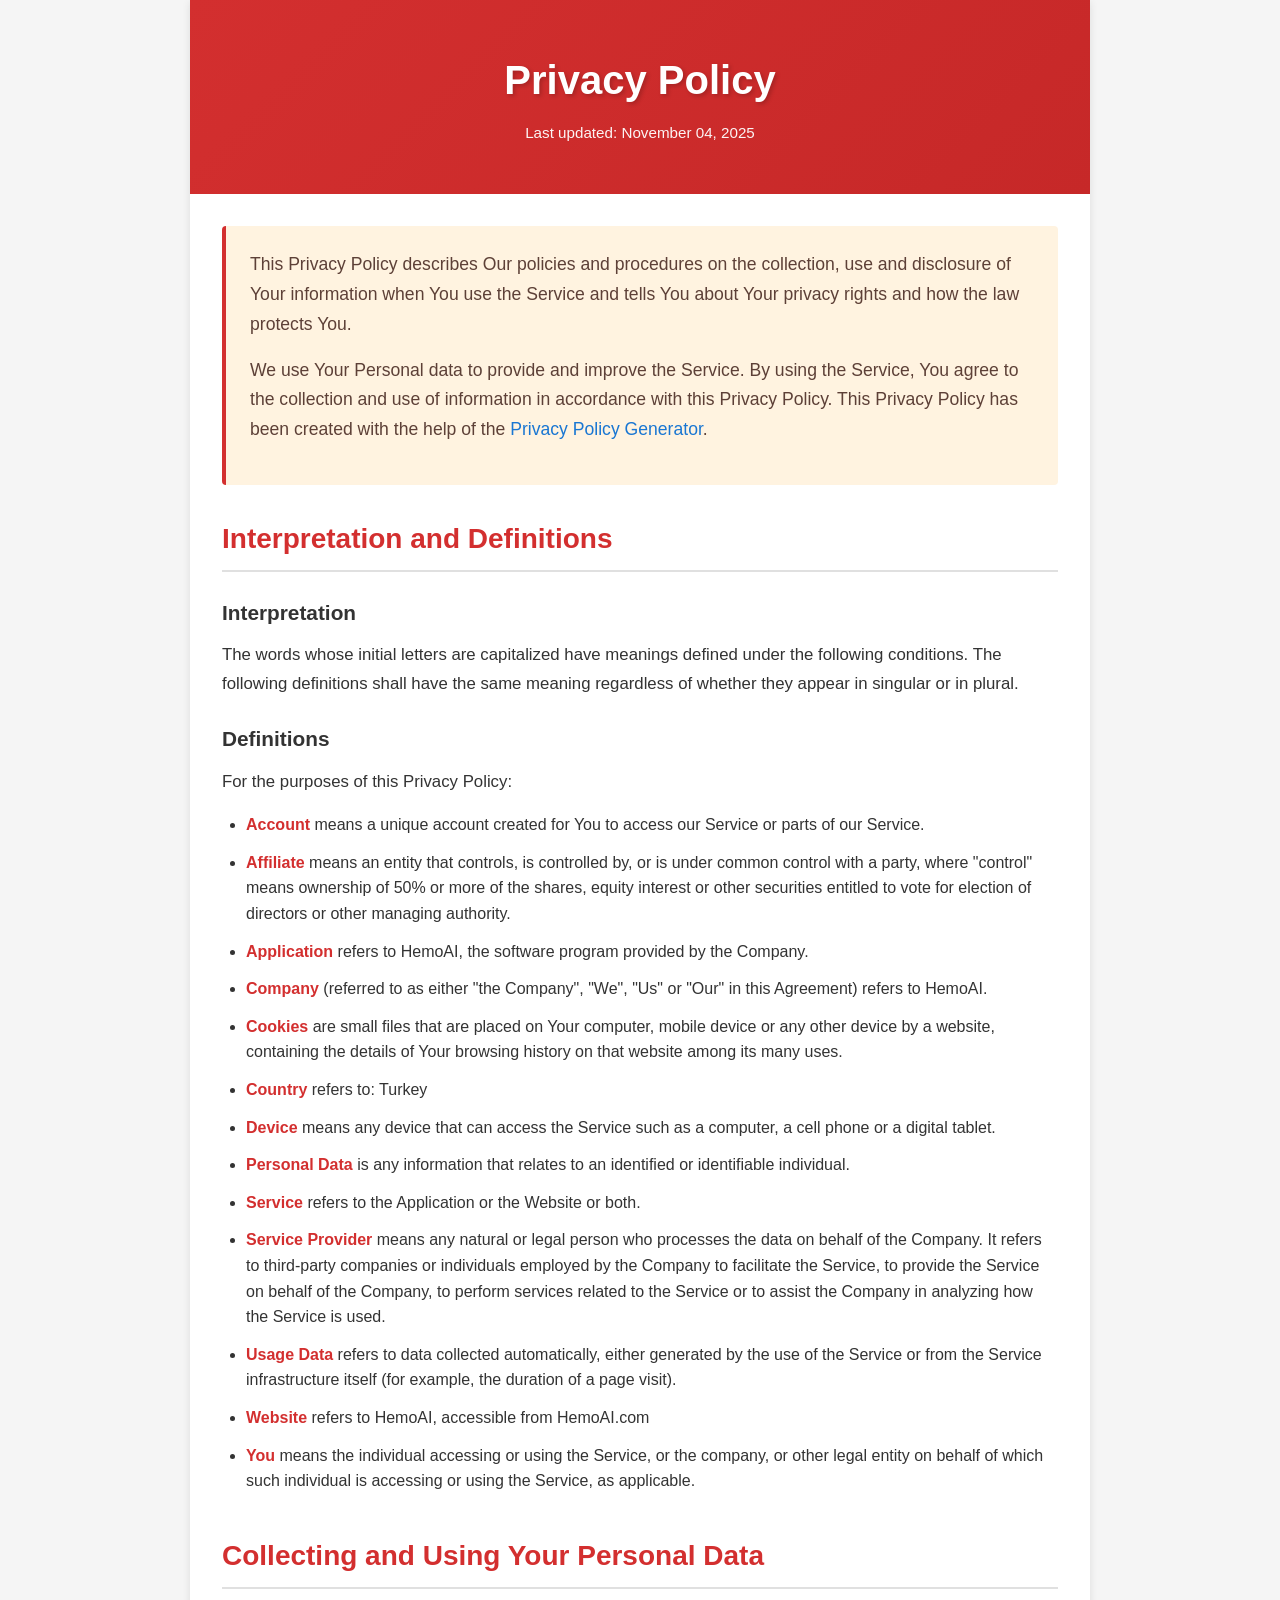
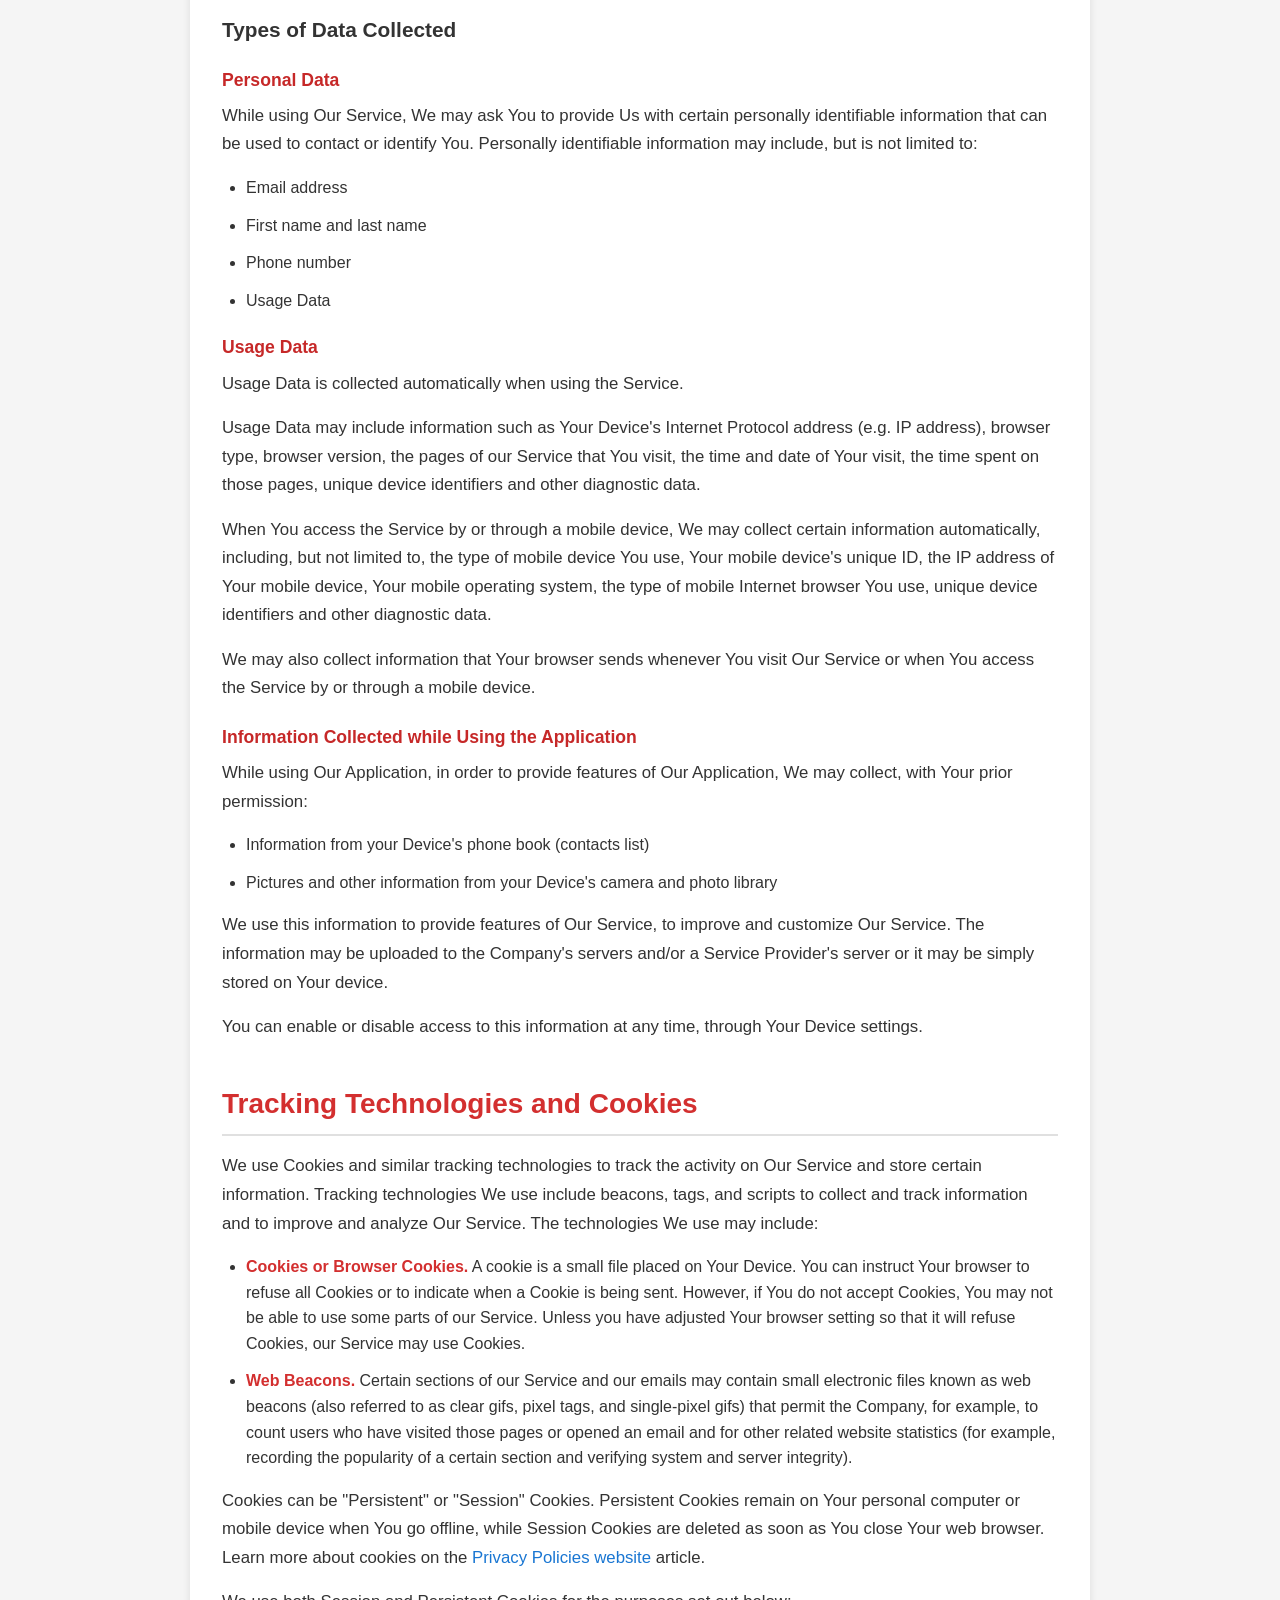
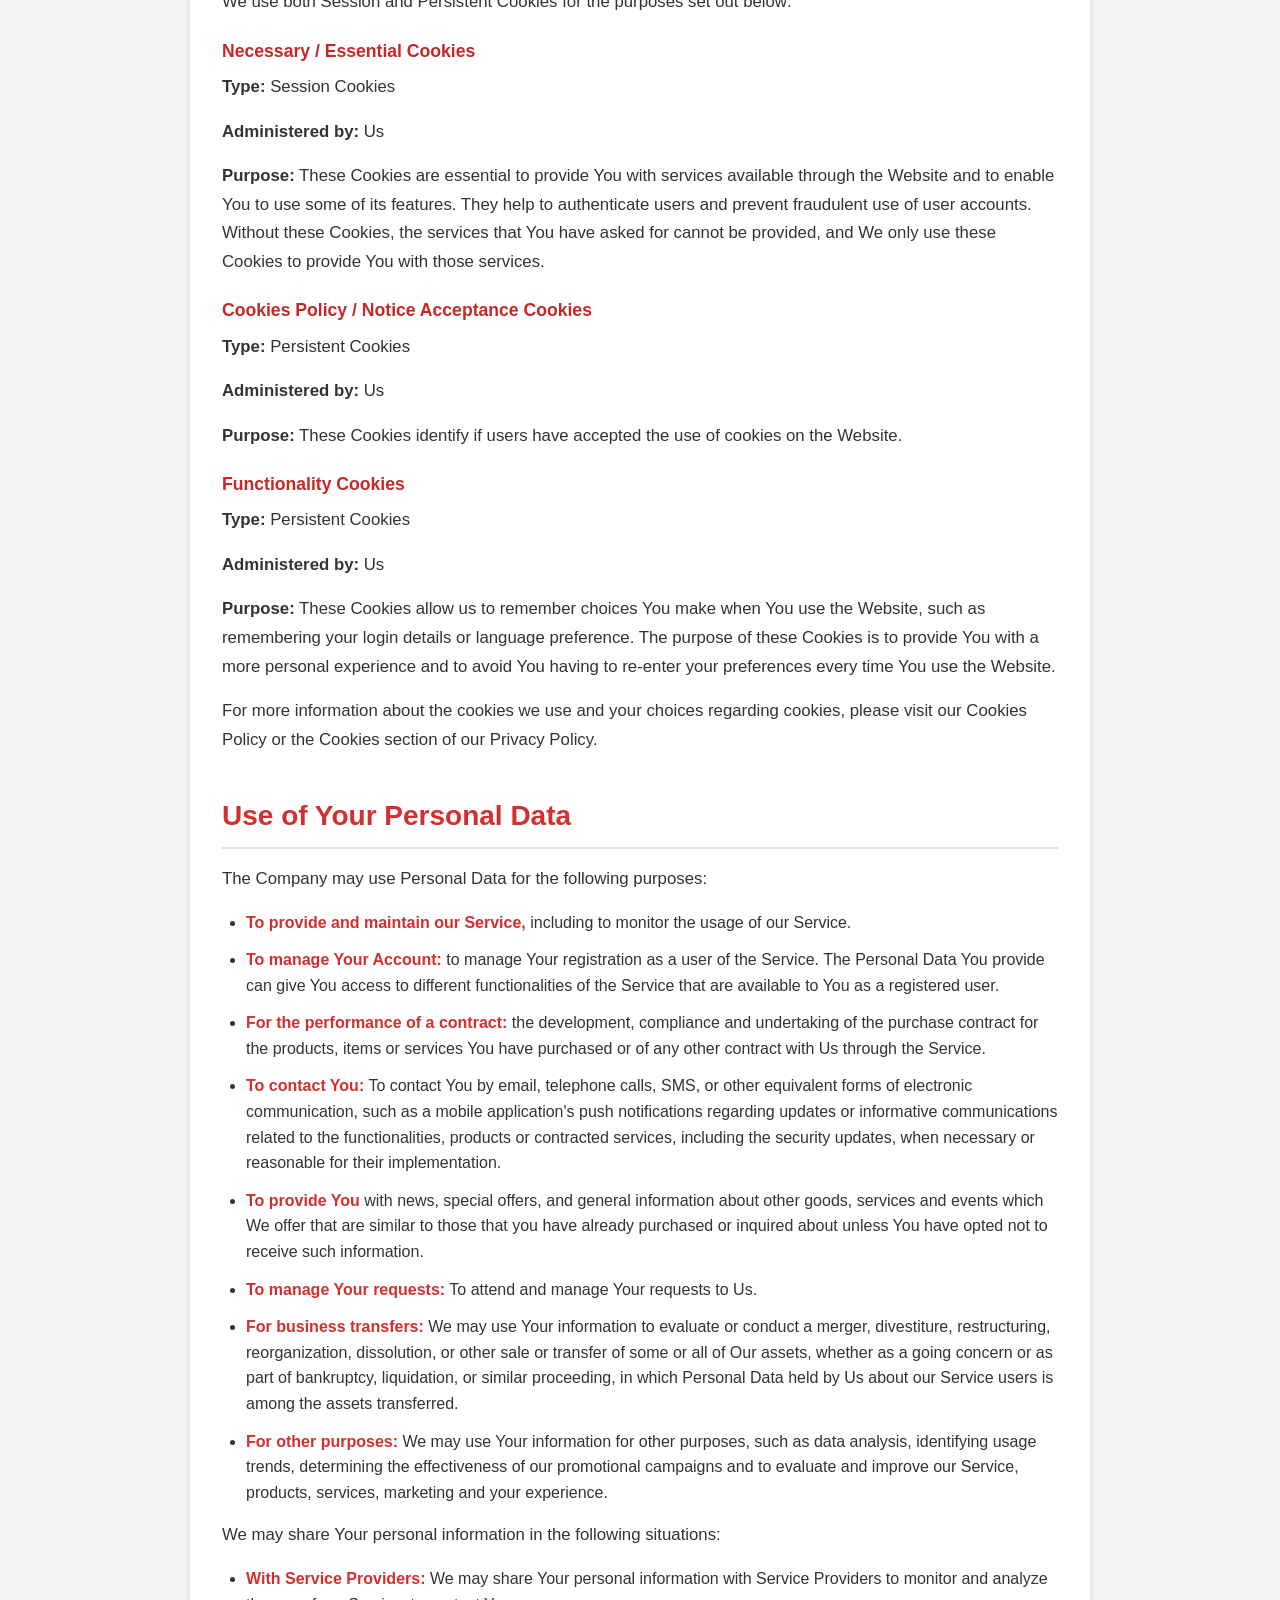
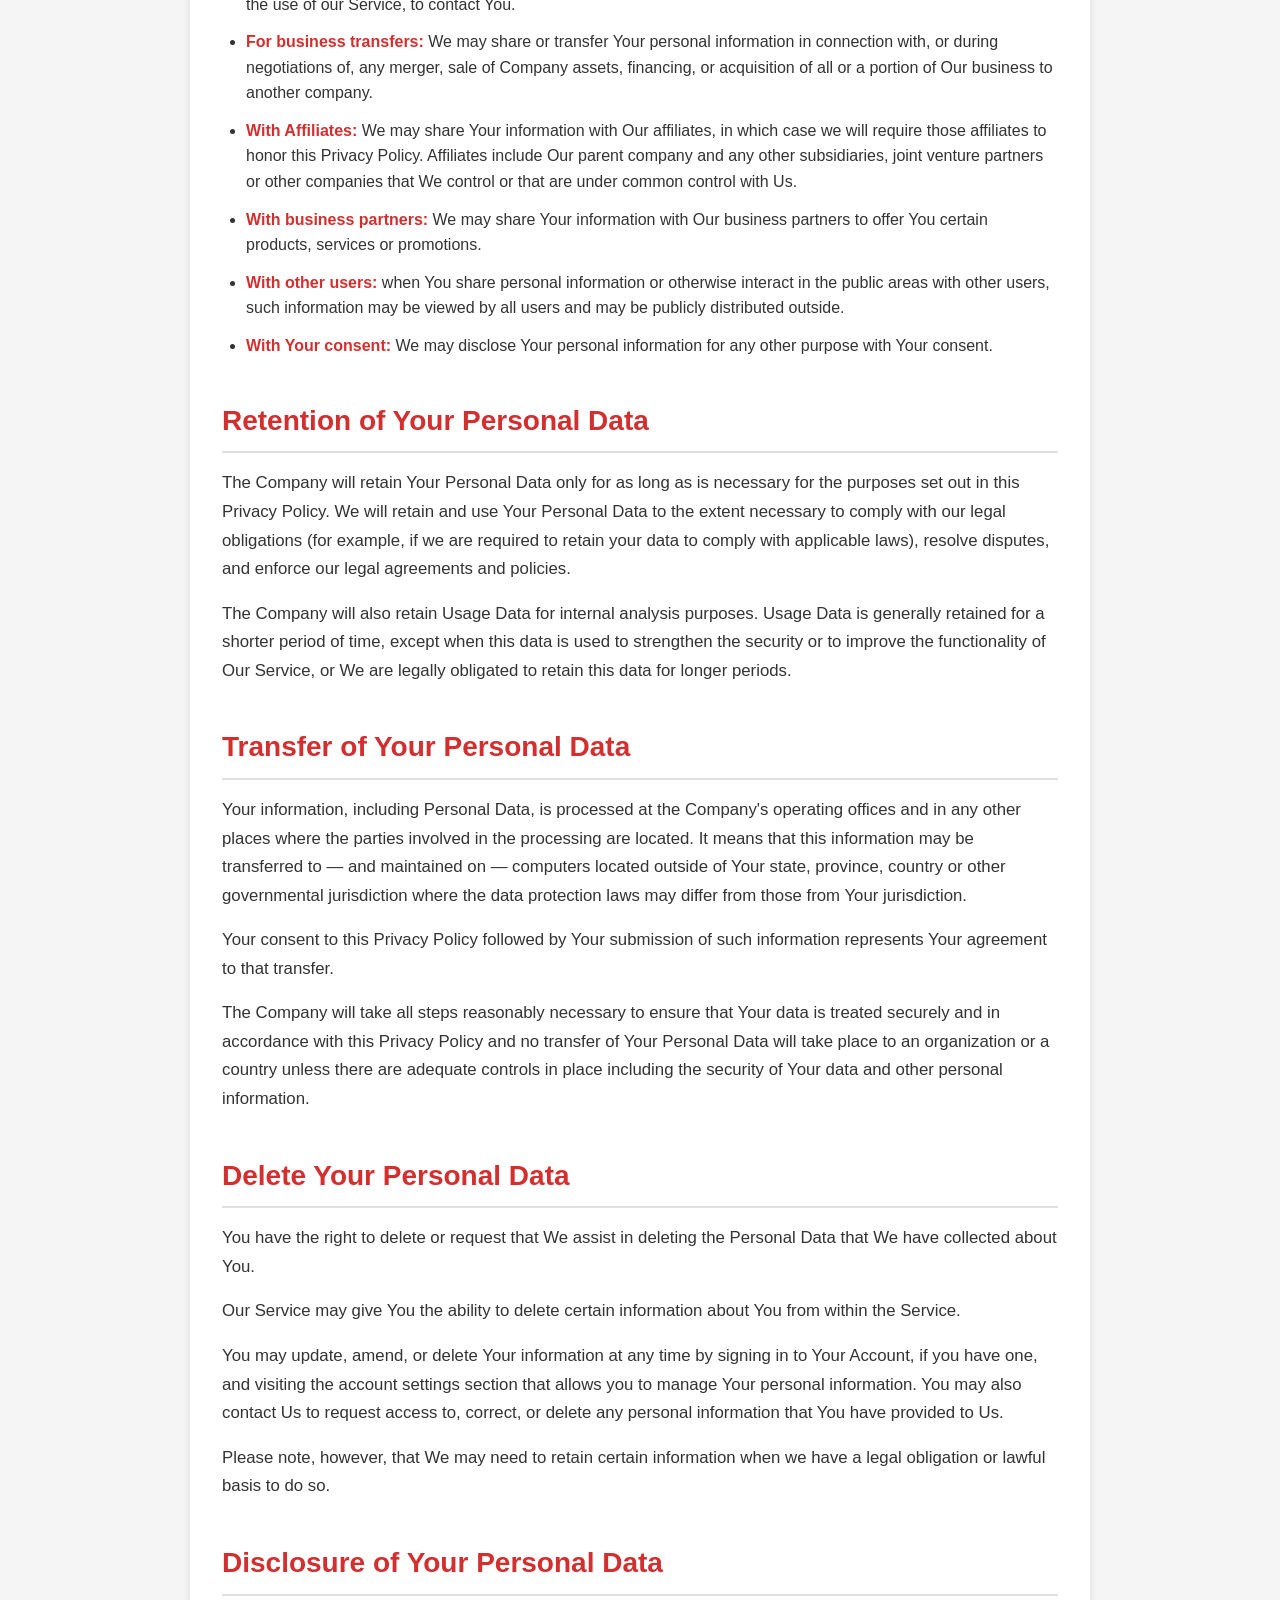
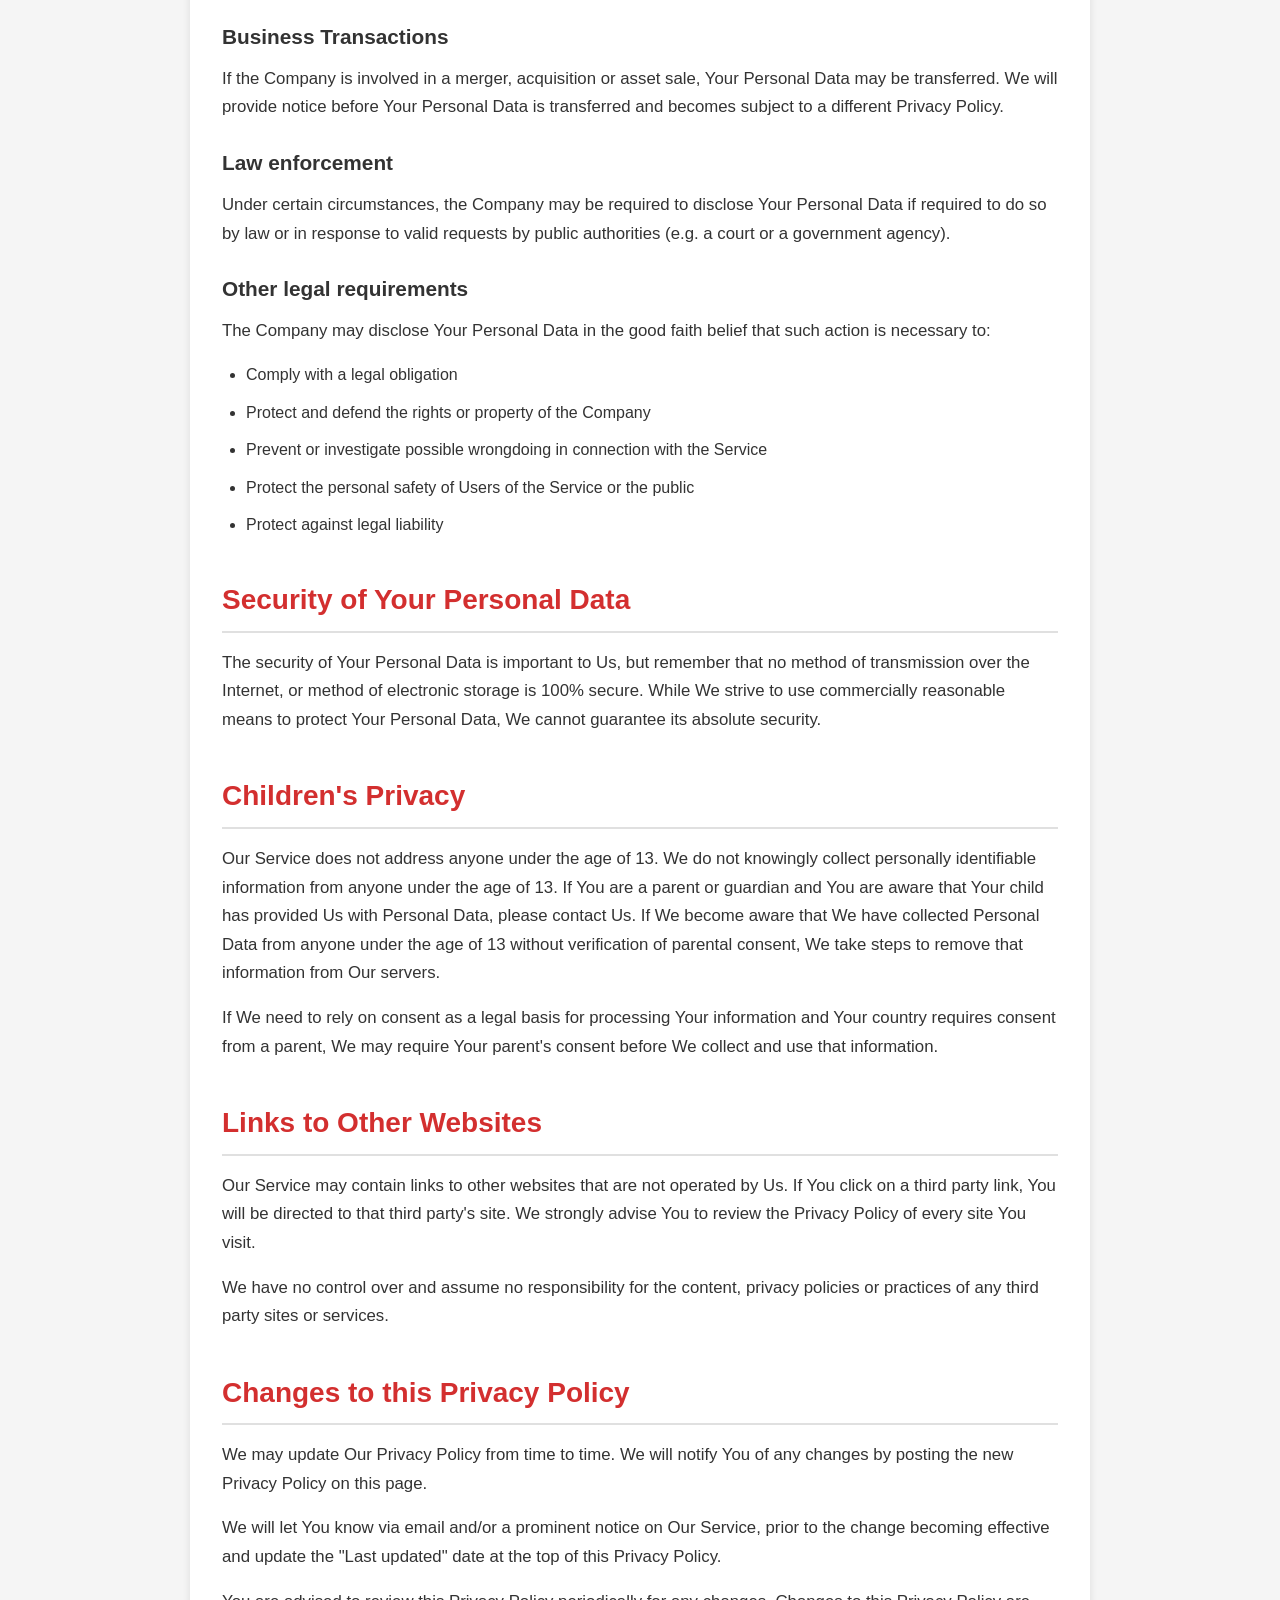
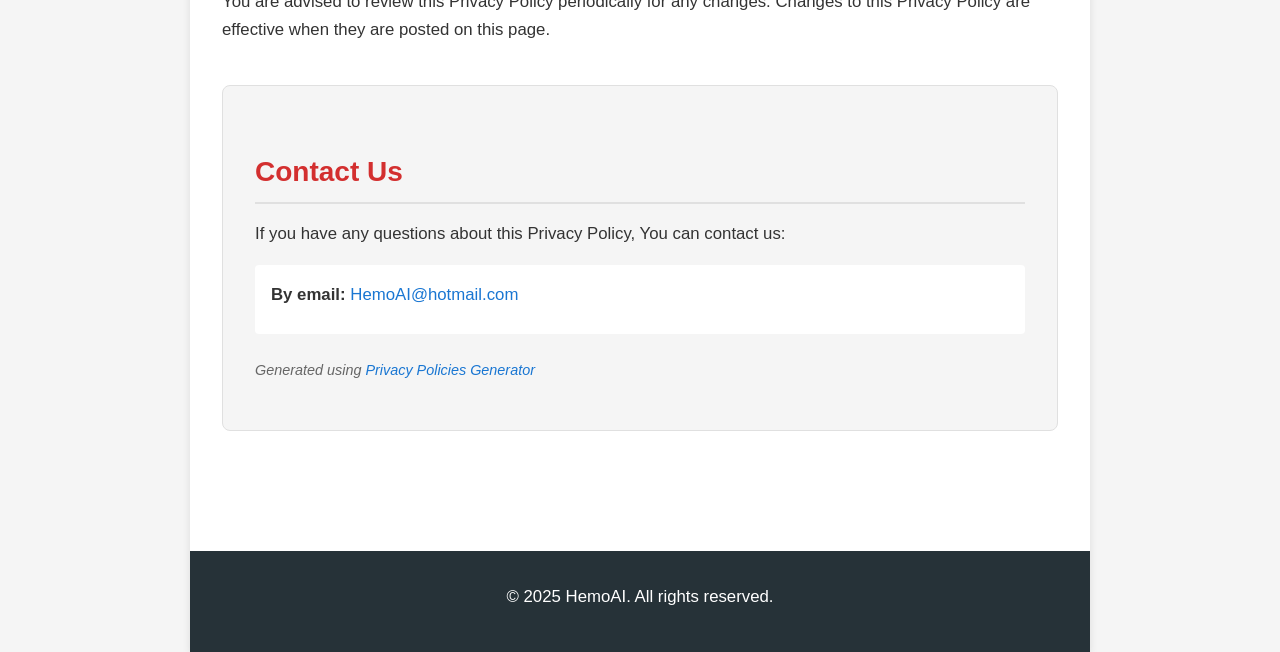
==== index.html @ 465febbf "Add HemoAI Privacy Policy website with complete content Co-authored-by: meloshemo <233750359+meloshe" ====
<!DOCTYPE html>
<html lang="en">
<head>
    <meta charset="UTF-8">
    <meta name="viewport" content="width=device-width, initial-scale=1.0">
    <meta name="description" content="HemoAI Privacy Policy - Learn about how we collect, use and protect your personal information.">
    <title>HemoAI - Privacy Policy</title>
    <link rel="stylesheet" href="style.css">
</head>
<body>
    <div class="container">
        <header>
            <h1>Privacy Policy</h1>
            <p class="last-updated">Last updated: November 04, 2025</p>
        </header>

        <main>
            <section class="intro">
                <p>This Privacy Policy describes Our policies and procedures on the collection, use and disclosure of Your information when You use the Service and tells You about Your privacy rights and how the law protects You.</p>
                <p>We use Your Personal data to provide and improve the Service. By using the Service, You agree to the collection and use of information in accordance with this Privacy Policy. This Privacy Policy has been created with the help of the <a href="https://www.privacypolicies.com/privacy-policy-generator/" target="_blank">Privacy Policy Generator</a>.</p>
            </section>

            <section>
                <h2>Interpretation and Definitions</h2>
                <h3>Interpretation</h3>
                <p>The words whose initial letters are capitalized have meanings defined under the following conditions. The following definitions shall have the same meaning regardless of whether they appear in singular or in plural.</p>
                
                <h3>Definitions</h3>
                <p>For the purposes of this Privacy Policy:</p>
                <ul>
                    <li><strong>Account</strong> means a unique account created for You to access our Service or parts of our Service.</li>
                    <li><strong>Affiliate</strong> means an entity that controls, is controlled by, or is under common control with a party, where "control" means ownership of 50% or more of the shares, equity interest or other securities entitled to vote for election of directors or other managing authority.</li>
                    <li><strong>Application</strong> refers to HemoAI, the software program provided by the Company.</li>
                    <li><strong>Company</strong> (referred to as either "the Company", "We", "Us" or "Our" in this Agreement) refers to HemoAI.</li>
                    <li><strong>Cookies</strong> are small files that are placed on Your computer, mobile device or any other device by a website, containing the details of Your browsing history on that website among its many uses.</li>
                    <li><strong>Country</strong> refers to: Turkey</li>
                    <li><strong>Device</strong> means any device that can access the Service such as a computer, a cell phone or a digital tablet.</li>
                    <li><strong>Personal Data</strong> is any information that relates to an identified or identifiable individual.</li>
                    <li><strong>Service</strong> refers to the Application or the Website or both.</li>
                    <li><strong>Service Provider</strong> means any natural or legal person who processes the data on behalf of the Company. It refers to third-party companies or individuals employed by the Company to facilitate the Service, to provide the Service on behalf of the Company, to perform services related to the Service or to assist the Company in analyzing how the Service is used.</li>
                    <li><strong>Usage Data</strong> refers to data collected automatically, either generated by the use of the Service or from the Service infrastructure itself (for example, the duration of a page visit).</li>
                    <li><strong>Website</strong> refers to HemoAI, accessible from HemoAI.com</li>
                    <li><strong>You</strong> means the individual accessing or using the Service, or the company, or other legal entity on behalf of which such individual is accessing or using the Service, as applicable.</li>
                </ul>
            </section>

            <section>
                <h2>Collecting and Using Your Personal Data</h2>
                <h3>Types of Data Collected</h3>
                
                <h4>Personal Data</h4>
                <p>While using Our Service, We may ask You to provide Us with certain personally identifiable information that can be used to contact or identify You. Personally identifiable information may include, but is not limited to:</p>
                <ul>
                    <li>Email address</li>
                    <li>First name and last name</li>
                    <li>Phone number</li>
                    <li>Usage Data</li>
                </ul>
                
                <h4>Usage Data</h4>
                <p>Usage Data is collected automatically when using the Service.</p>
                <p>Usage Data may include information such as Your Device's Internet Protocol address (e.g. IP address), browser type, browser version, the pages of our Service that You visit, the time and date of Your visit, the time spent on those pages, unique device identifiers and other diagnostic data.</p>
                <p>When You access the Service by or through a mobile device, We may collect certain information automatically, including, but not limited to, the type of mobile device You use, Your mobile device's unique ID, the IP address of Your mobile device, Your mobile operating system, the type of mobile Internet browser You use, unique device identifiers and other diagnostic data.</p>
                <p>We may also collect information that Your browser sends whenever You visit Our Service or when You access the Service by or through a mobile device.</p>
                
                <h4>Information Collected while Using the Application</h4>
                <p>While using Our Application, in order to provide features of Our Application, We may collect, with Your prior permission:</p>
                <ul>
                    <li>Information from your Device's phone book (contacts list)</li>
                    <li>Pictures and other information from your Device's camera and photo library</li>
                </ul>
                <p>We use this information to provide features of Our Service, to improve and customize Our Service. The information may be uploaded to the Company's servers and/or a Service Provider's server or it may be simply stored on Your device.</p>
                <p>You can enable or disable access to this information at any time, through Your Device settings.</p>
            </section>

            <section>
                <h2>Tracking Technologies and Cookies</h2>
                <p>We use Cookies and similar tracking technologies to track the activity on Our Service and store certain information. Tracking technologies We use include beacons, tags, and scripts to collect and track information and to improve and analyze Our Service. The technologies We use may include:</p>
                <ul>
                    <li><strong>Cookies or Browser Cookies.</strong> A cookie is a small file placed on Your Device. You can instruct Your browser to refuse all Cookies or to indicate when a Cookie is being sent. However, if You do not accept Cookies, You may not be able to use some parts of our Service. Unless you have adjusted Your browser setting so that it will refuse Cookies, our Service may use Cookies.</li>
                    <li><strong>Web Beacons.</strong> Certain sections of our Service and our emails may contain small electronic files known as web beacons (also referred to as clear gifs, pixel tags, and single-pixel gifs) that permit the Company, for example, to count users who have visited those pages or opened an email and for other related website statistics (for example, recording the popularity of a certain section and verifying system and server integrity).</li>
                </ul>
                <p>Cookies can be "Persistent" or "Session" Cookies. Persistent Cookies remain on Your personal computer or mobile device when You go offline, while Session Cookies are deleted as soon as You close Your web browser. Learn more about cookies on the <a href="https://www.privacypolicies.com/blog/privacy-policy-template/#Use_Of_Cookies_Log_Files_And_Tracking" target="_blank">Privacy Policies website</a> article.</p>
                <p>We use both Session and Persistent Cookies for the purposes set out below:</p>
                
                <h4>Necessary / Essential Cookies</h4>
                <p><strong>Type:</strong> Session Cookies</p>
                <p><strong>Administered by:</strong> Us</p>
                <p><strong>Purpose:</strong> These Cookies are essential to provide You with services available through the Website and to enable You to use some of its features. They help to authenticate users and prevent fraudulent use of user accounts. Without these Cookies, the services that You have asked for cannot be provided, and We only use these Cookies to provide You with those services.</p>
                
                <h4>Cookies Policy / Notice Acceptance Cookies</h4>
                <p><strong>Type:</strong> Persistent Cookies</p>
                <p><strong>Administered by:</strong> Us</p>
                <p><strong>Purpose:</strong> These Cookies identify if users have accepted the use of cookies on the Website.</p>
                
                <h4>Functionality Cookies</h4>
                <p><strong>Type:</strong> Persistent Cookies</p>
                <p><strong>Administered by:</strong> Us</p>
                <p><strong>Purpose:</strong> These Cookies allow us to remember choices You make when You use the Website, such as remembering your login details or language preference. The purpose of these Cookies is to provide You with a more personal experience and to avoid You having to re-enter your preferences every time You use the Website.</p>
                
                <p>For more information about the cookies we use and your choices regarding cookies, please visit our Cookies Policy or the Cookies section of our Privacy Policy.</p>
            </section>

            <section>
                <h2>Use of Your Personal Data</h2>
                <p>The Company may use Personal Data for the following purposes:</p>
                <ul>
                    <li><strong>To provide and maintain our Service,</strong> including to monitor the usage of our Service.</li>
                    <li><strong>To manage Your Account:</strong> to manage Your registration as a user of the Service. The Personal Data You provide can give You access to different functionalities of the Service that are available to You as a registered user.</li>
                    <li><strong>For the performance of a contract:</strong> the development, compliance and undertaking of the purchase contract for the products, items or services You have purchased or of any other contract with Us through the Service.</li>
                    <li><strong>To contact You:</strong> To contact You by email, telephone calls, SMS, or other equivalent forms of electronic communication, such as a mobile application's push notifications regarding updates or informative communications related to the functionalities, products or contracted services, including the security updates, when necessary or reasonable for their implementation.</li>
                    <li><strong>To provide You</strong> with news, special offers, and general information about other goods, services and events which We offer that are similar to those that you have already purchased or inquired about unless You have opted not to receive such information.</li>
                    <li><strong>To manage Your requests:</strong> To attend and manage Your requests to Us.</li>
                    <li><strong>For business transfers:</strong> We may use Your information to evaluate or conduct a merger, divestiture, restructuring, reorganization, dissolution, or other sale or transfer of some or all of Our assets, whether as a going concern or as part of bankruptcy, liquidation, or similar proceeding, in which Personal Data held by Us about our Service users is among the assets transferred.</li>
                    <li><strong>For other purposes:</strong> We may use Your information for other purposes, such as data analysis, identifying usage trends, determining the effectiveness of our promotional campaigns and to evaluate and improve our Service, products, services, marketing and your experience.</li>
                </ul>
                
                <p>We may share Your personal information in the following situations:</p>
                <ul>
                    <li><strong>With Service Providers:</strong> We may share Your personal information with Service Providers to monitor and analyze the use of our Service, to contact You.</li>
                    <li><strong>For business transfers:</strong> We may share or transfer Your personal information in connection with, or during negotiations of, any merger, sale of Company assets, financing, or acquisition of all or a portion of Our business to another company.</li>
                    <li><strong>With Affiliates:</strong> We may share Your information with Our affiliates, in which case we will require those affiliates to honor this Privacy Policy. Affiliates include Our parent company and any other subsidiaries, joint venture partners or other companies that We control or that are under common control with Us.</li>
                    <li><strong>With business partners:</strong> We may share Your information with Our business partners to offer You certain products, services or promotions.</li>
                    <li><strong>With other users:</strong> when You share personal information or otherwise interact in the public areas with other users, such information may be viewed by all users and may be publicly distributed outside.</li>
                    <li><strong>With Your consent:</strong> We may disclose Your personal information for any other purpose with Your consent.</li>
                </ul>
            </section>

            <section>
                <h2>Retention of Your Personal Data</h2>
                <p>The Company will retain Your Personal Data only for as long as is necessary for the purposes set out in this Privacy Policy. We will retain and use Your Personal Data to the extent necessary to comply with our legal obligations (for example, if we are required to retain your data to comply with applicable laws), resolve disputes, and enforce our legal agreements and policies.</p>
                <p>The Company will also retain Usage Data for internal analysis purposes. Usage Data is generally retained for a shorter period of time, except when this data is used to strengthen the security or to improve the functionality of Our Service, or We are legally obligated to retain this data for longer periods.</p>
            </section>

            <section>
                <h2>Transfer of Your Personal Data</h2>
                <p>Your information, including Personal Data, is processed at the Company's operating offices and in any other places where the parties involved in the processing are located. It means that this information may be transferred to — and maintained on — computers located outside of Your state, province, country or other governmental jurisdiction where the data protection laws may differ from those from Your jurisdiction.</p>
                <p>Your consent to this Privacy Policy followed by Your submission of such information represents Your agreement to that transfer.</p>
                <p>The Company will take all steps reasonably necessary to ensure that Your data is treated securely and in accordance with this Privacy Policy and no transfer of Your Personal Data will take place to an organization or a country unless there are adequate controls in place including the security of Your data and other personal information.</p>
            </section>

            <section>
                <h2>Delete Your Personal Data</h2>
                <p>You have the right to delete or request that We assist in deleting the Personal Data that We have collected about You.</p>
                <p>Our Service may give You the ability to delete certain information about You from within the Service.</p>
                <p>You may update, amend, or delete Your information at any time by signing in to Your Account, if you have one, and visiting the account settings section that allows you to manage Your personal information. You may also contact Us to request access to, correct, or delete any personal information that You have provided to Us.</p>
                <p>Please note, however, that We may need to retain certain information when we have a legal obligation or lawful basis to do so.</p>
            </section>

            <section>
                <h2>Disclosure of Your Personal Data</h2>
                <h3>Business Transactions</h3>
                <p>If the Company is involved in a merger, acquisition or asset sale, Your Personal Data may be transferred. We will provide notice before Your Personal Data is transferred and becomes subject to a different Privacy Policy.</p>
                
                <h3>Law enforcement</h3>
                <p>Under certain circumstances, the Company may be required to disclose Your Personal Data if required to do so by law or in response to valid requests by public authorities (e.g. a court or a government agency).</p>
                
                <h3>Other legal requirements</h3>
                <p>The Company may disclose Your Personal Data in the good faith belief that such action is necessary to:</p>
                <ul>
                    <li>Comply with a legal obligation</li>
                    <li>Protect and defend the rights or property of the Company</li>
                    <li>Prevent or investigate possible wrongdoing in connection with the Service</li>
                    <li>Protect the personal safety of Users of the Service or the public</li>
                    <li>Protect against legal liability</li>
                </ul>
            </section>

            <section>
                <h2>Security of Your Personal Data</h2>
                <p>The security of Your Personal Data is important to Us, but remember that no method of transmission over the Internet, or method of electronic storage is 100% secure. While We strive to use commercially reasonable means to protect Your Personal Data, We cannot guarantee its absolute security.</p>
            </section>

            <section>
                <h2>Children's Privacy</h2>
                <p>Our Service does not address anyone under the age of 13. We do not knowingly collect personally identifiable information from anyone under the age of 13. If You are a parent or guardian and You are aware that Your child has provided Us with Personal Data, please contact Us. If We become aware that We have collected Personal Data from anyone under the age of 13 without verification of parental consent, We take steps to remove that information from Our servers.</p>
                <p>If We need to rely on consent as a legal basis for processing Your information and Your country requires consent from a parent, We may require Your parent's consent before We collect and use that information.</p>
            </section>

            <section>
                <h2>Links to Other Websites</h2>
                <p>Our Service may contain links to other websites that are not operated by Us. If You click on a third party link, You will be directed to that third party's site. We strongly advise You to review the Privacy Policy of every site You visit.</p>
                <p>We have no control over and assume no responsibility for the content, privacy policies or practices of any third party sites or services.</p>
            </section>

            <section>
                <h2>Changes to this Privacy Policy</h2>
                <p>We may update Our Privacy Policy from time to time. We will notify You of any changes by posting the new Privacy Policy on this page.</p>
                <p>We will let You know via email and/or a prominent notice on Our Service, prior to the change becoming effective and update the "Last updated" date at the top of this Privacy Policy.</p>
                <p>You are advised to review this Privacy Policy periodically for any changes. Changes to this Privacy Policy are effective when they are posted on this page.</p>
            </section>

            <section class="contact">
                <h2>Contact Us</h2>
                <p>If you have any questions about this Privacy Policy, You can contact us:</p>
                <div class="contact-info">
                    <p><strong>By email:</strong> <a href="mailto:HemoAI@hotmail.com">HemoAI@hotmail.com</a></p>
                </div>
                <p class="generator-note">Generated using <a href="https://www.privacypolicies.com/privacy-policy-generator/" target="_blank">Privacy Policies Generator</a></p>
            </section>
        </main>

        <footer>
            <p>&copy; 2025 HemoAI. All rights reserved.</p>
        </footer>
    </div>
</body>
</html>
---- style.css ----
/* Reset and Base Styles */
* {
    margin: 0;
    padding: 0;
    box-sizing: border-box;
}

:root {
    --primary-color: #d32f2f;
    --secondary-color: #c62828;
    --text-color: #333;
    --light-bg: #f5f5f5;
    --white: #ffffff;
    --border-color: #e0e0e0;
    --link-color: #1976d2;
    --shadow: 0 2px 8px rgba(0, 0, 0, 0.1);
}

body {
    font-family: -apple-system, BlinkMacSystemFont, 'Segoe UI', Roboto, 'Helvetica Neue', Arial, sans-serif;
    line-height: 1.6;
    color: var(--text-color);
    background-color: var(--light-bg);
    padding: 0;
    margin: 0;
}

/* Container */
.container {
    max-width: 900px;
    margin: 0 auto;
    background-color: var(--white);
    box-shadow: var(--shadow);
    min-height: 100vh;
}

/* Header */
header {
    background: linear-gradient(135deg, var(--primary-color), var(--secondary-color));
    color: var(--white);
    padding: 3rem 2rem 2rem;
    text-align: center;
}

header h1 {
    font-size: 2.5rem;
    font-weight: 700;
    margin-bottom: 0.5rem;
    text-shadow: 2px 2px 4px rgba(0, 0, 0, 0.2);
}

.last-updated {
    font-size: 0.95rem;
    opacity: 0.95;
    font-weight: 300;
}

/* Main Content */
main {
    padding: 2rem;
}

section {
    margin-bottom: 2.5rem;
}

section.intro {
    background-color: #fff3e0;
    padding: 1.5rem;
    border-left: 4px solid var(--primary-color);
    border-radius: 4px;
    margin-bottom: 2rem;
}

section.intro p {
    font-size: 1.1rem;
    color: #5d4037;
    line-height: 1.7;
}

/* Headings */
h2 {
    color: var(--primary-color);
    font-size: 1.75rem;
    font-weight: 600;
    margin-bottom: 1rem;
    margin-top: 2rem;
    padding-bottom: 0.5rem;
    border-bottom: 2px solid var(--border-color);
}

h3 {
    color: var(--text-color);
    font-size: 1.3rem;
    font-weight: 600;
    margin-bottom: 0.75rem;
    margin-top: 1.5rem;
}

h4 {
    color: var(--secondary-color);
    font-size: 1.1rem;
    font-weight: 600;
    margin-bottom: 0.5rem;
    margin-top: 1.25rem;
}

/* Paragraphs and Lists */
p {
    margin-bottom: 1rem;
    line-height: 1.7;
    font-size: 1.05rem;
}

ul {
    margin-left: 1.5rem;
    margin-bottom: 1rem;
}

li {
    margin-bottom: 0.75rem;
    line-height: 1.6;
}

li strong {
    color: var(--primary-color);
}

/* Contact Section */
.contact {
    background-color: var(--light-bg);
    padding: 2rem;
    border-radius: 8px;
    border: 1px solid var(--border-color);
}

.contact-info {
    margin-top: 1rem;
    padding: 1rem;
    background-color: var(--white);
    border-radius: 4px;
}

.contact-info p {
    margin-bottom: 0.5rem;
}

.generator-note {
    margin-top: 1.5rem;
    font-size: 0.9rem;
    color: #666;
    font-style: italic;
}

/* Consent Section */
.consent {
    background-color: #e3f2fd;
    padding: 1.5rem;
    border-left: 4px solid var(--link-color);
    border-radius: 4px;
}

.consent p {
    color: #1565c0;
    font-weight: 500;
}

/* Links */
a {
    color: var(--link-color);
    text-decoration: none;
    transition: color 0.3s ease;
}

a:hover {
    color: var(--secondary-color);
    text-decoration: underline;
}

/* Footer */
footer {
    background-color: #263238;
    color: var(--white);
    padding: 2rem;
    text-align: center;
    margin-top: 3rem;
}

footer p {
    margin-bottom: 0.5rem;
}

.footer-note {
    font-size: 0.9rem;
    opacity: 0.8;
    margin-top: 1rem;
}

/* Responsive Design */
@media (max-width: 768px) {
    header h1 {
        font-size: 2rem;
    }

    header {
        padding: 2rem 1.5rem 1.5rem;
    }

    main {
        padding: 1.5rem;
    }

    h2 {
        font-size: 1.5rem;
    }

    p, li {
        font-size: 1rem;
    }

    .container {
        box-shadow: none;
    }
}

@media (max-width: 480px) {
    header h1 {
        font-size: 1.75rem;
    }

    main {
        padding: 1rem;
    }

    section {
        margin-bottom: 2rem;
    }

    h2 {
        font-size: 1.3rem;
    }

    .contact, .consent, section.intro {
        padding: 1rem;
    }

    ul {
        margin-left: 1rem;
    }
}

/* Print Styles */
@media print {
    body {
        background-color: var(--white);
    }

    .container {
        box-shadow: none;
        max-width: 100%;
    }

    header {
        background: var(--white);
        color: var(--text-color);
        border-bottom: 2px solid var(--primary-color);
    }

    header h1 {
        text-shadow: none;
    }

    a {
        color: var(--text-color);
        text-decoration: underline;
    }

    footer {
        background-color: var(--white);
        color: var(--text-color);
        border-top: 2px solid var(--border-color);
    }
}

/* Accessibility */
:focus {
    outline: 2px solid var(--primary-color);
    outline-offset: 2px;
}

/* Smooth Scrolling */
html {
    scroll-behavior: smooth;
}

/* Selection Color */
::selection {
    background-color: var(--primary-color);
    color: var(--white);
}

::-moz-selection {
    background-color: var(--primary-color);
    color: var(--white);
}
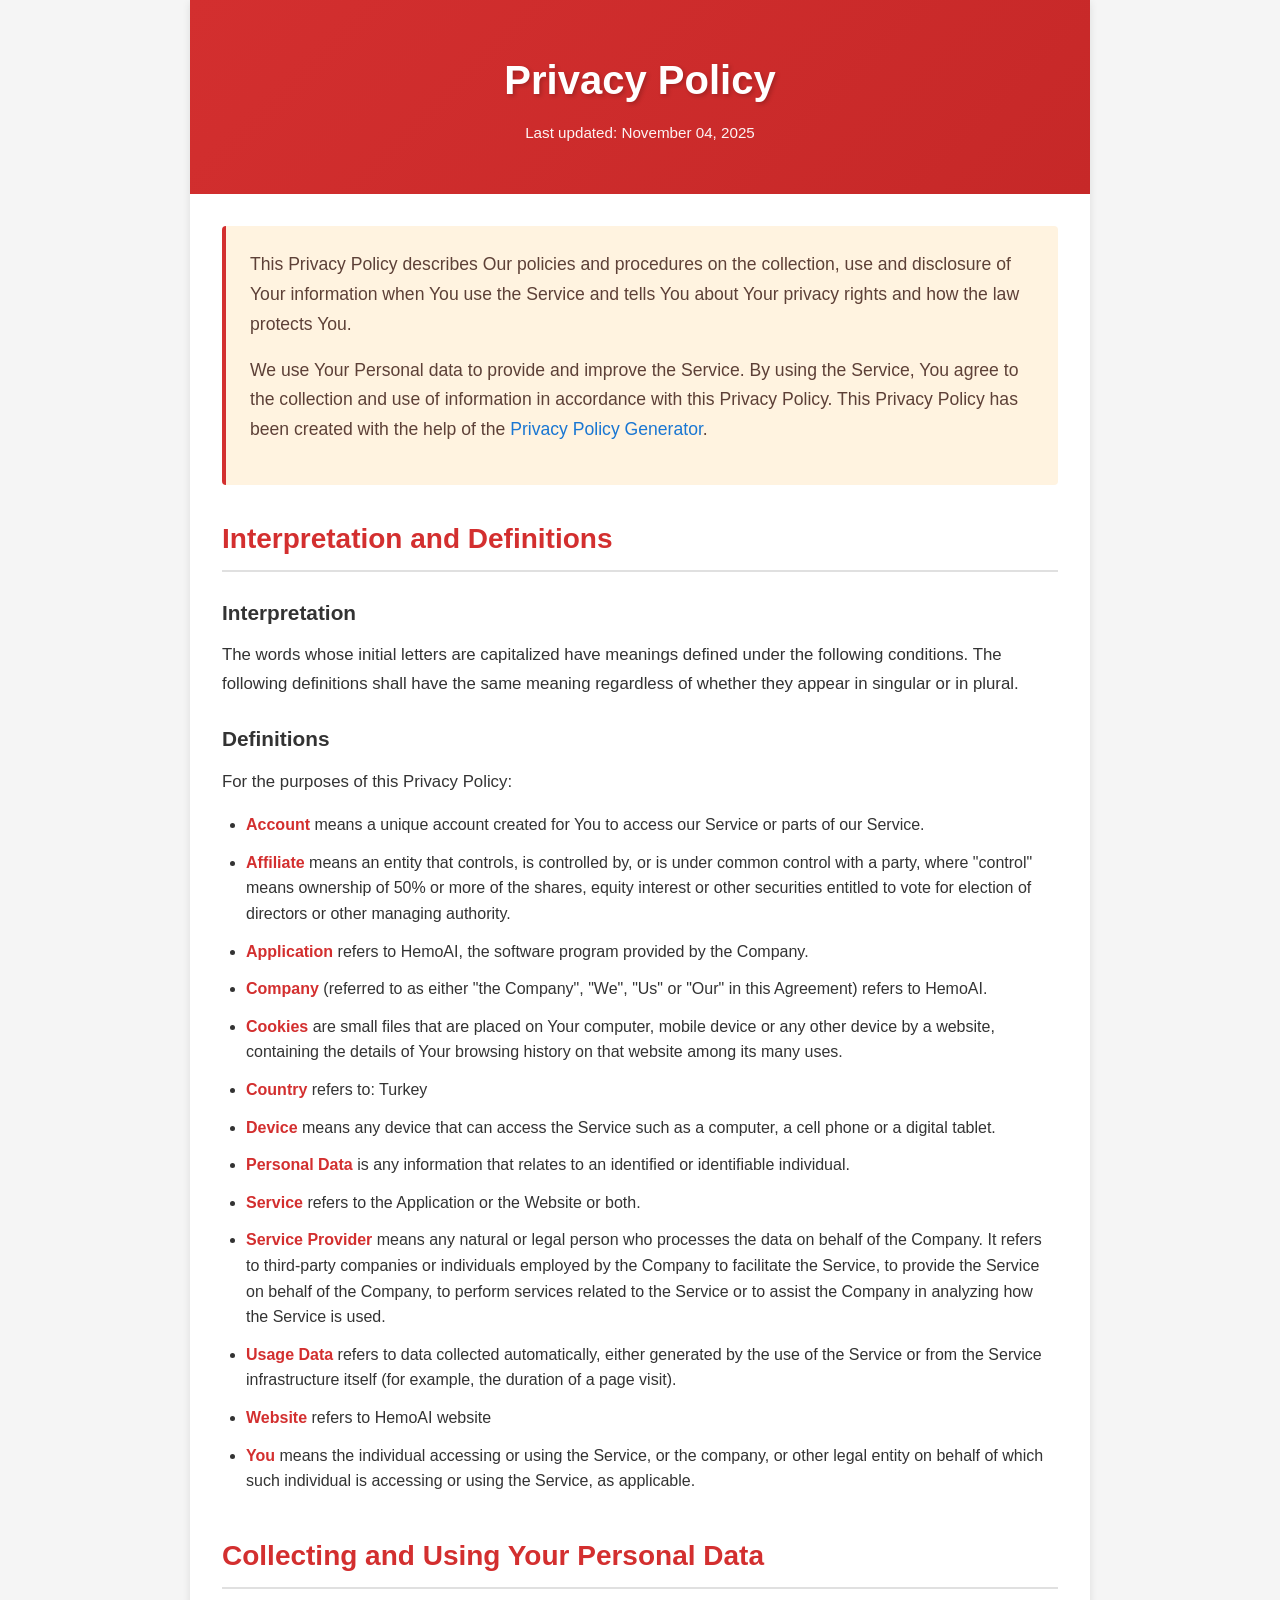
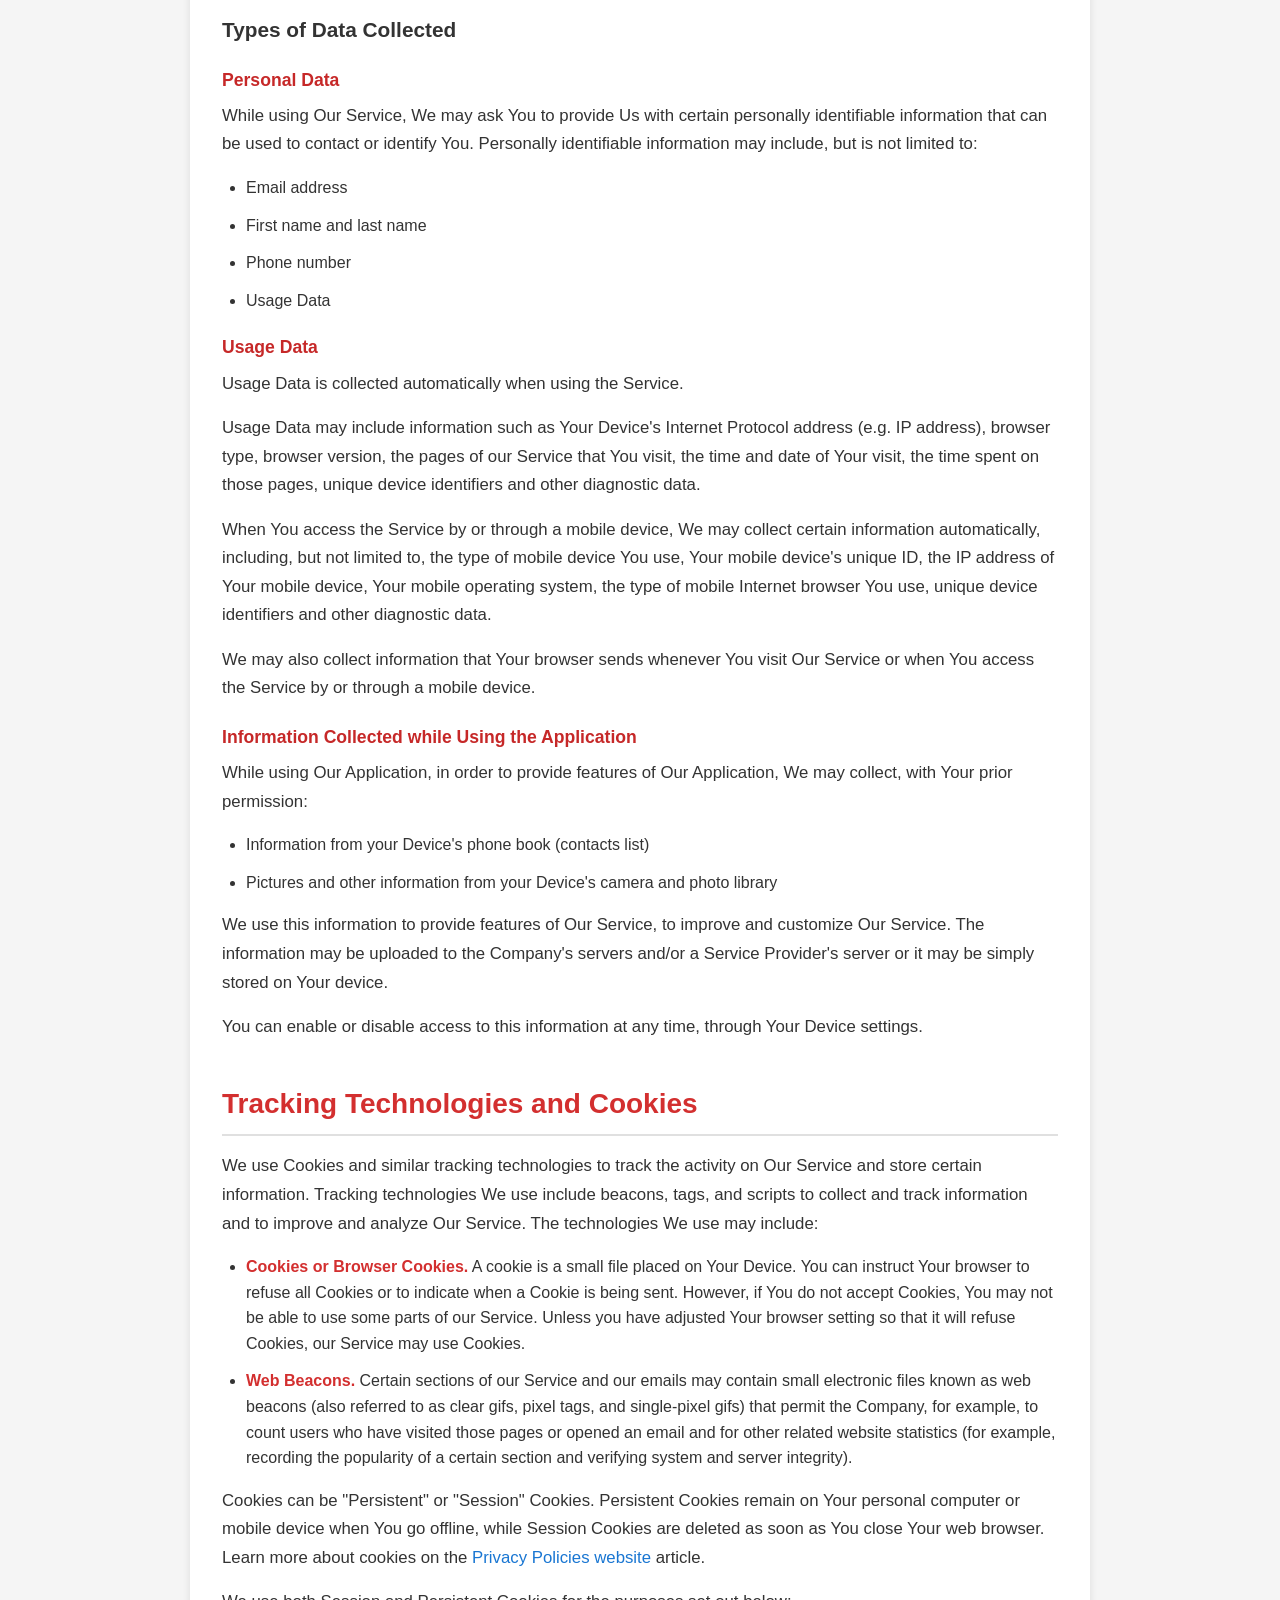
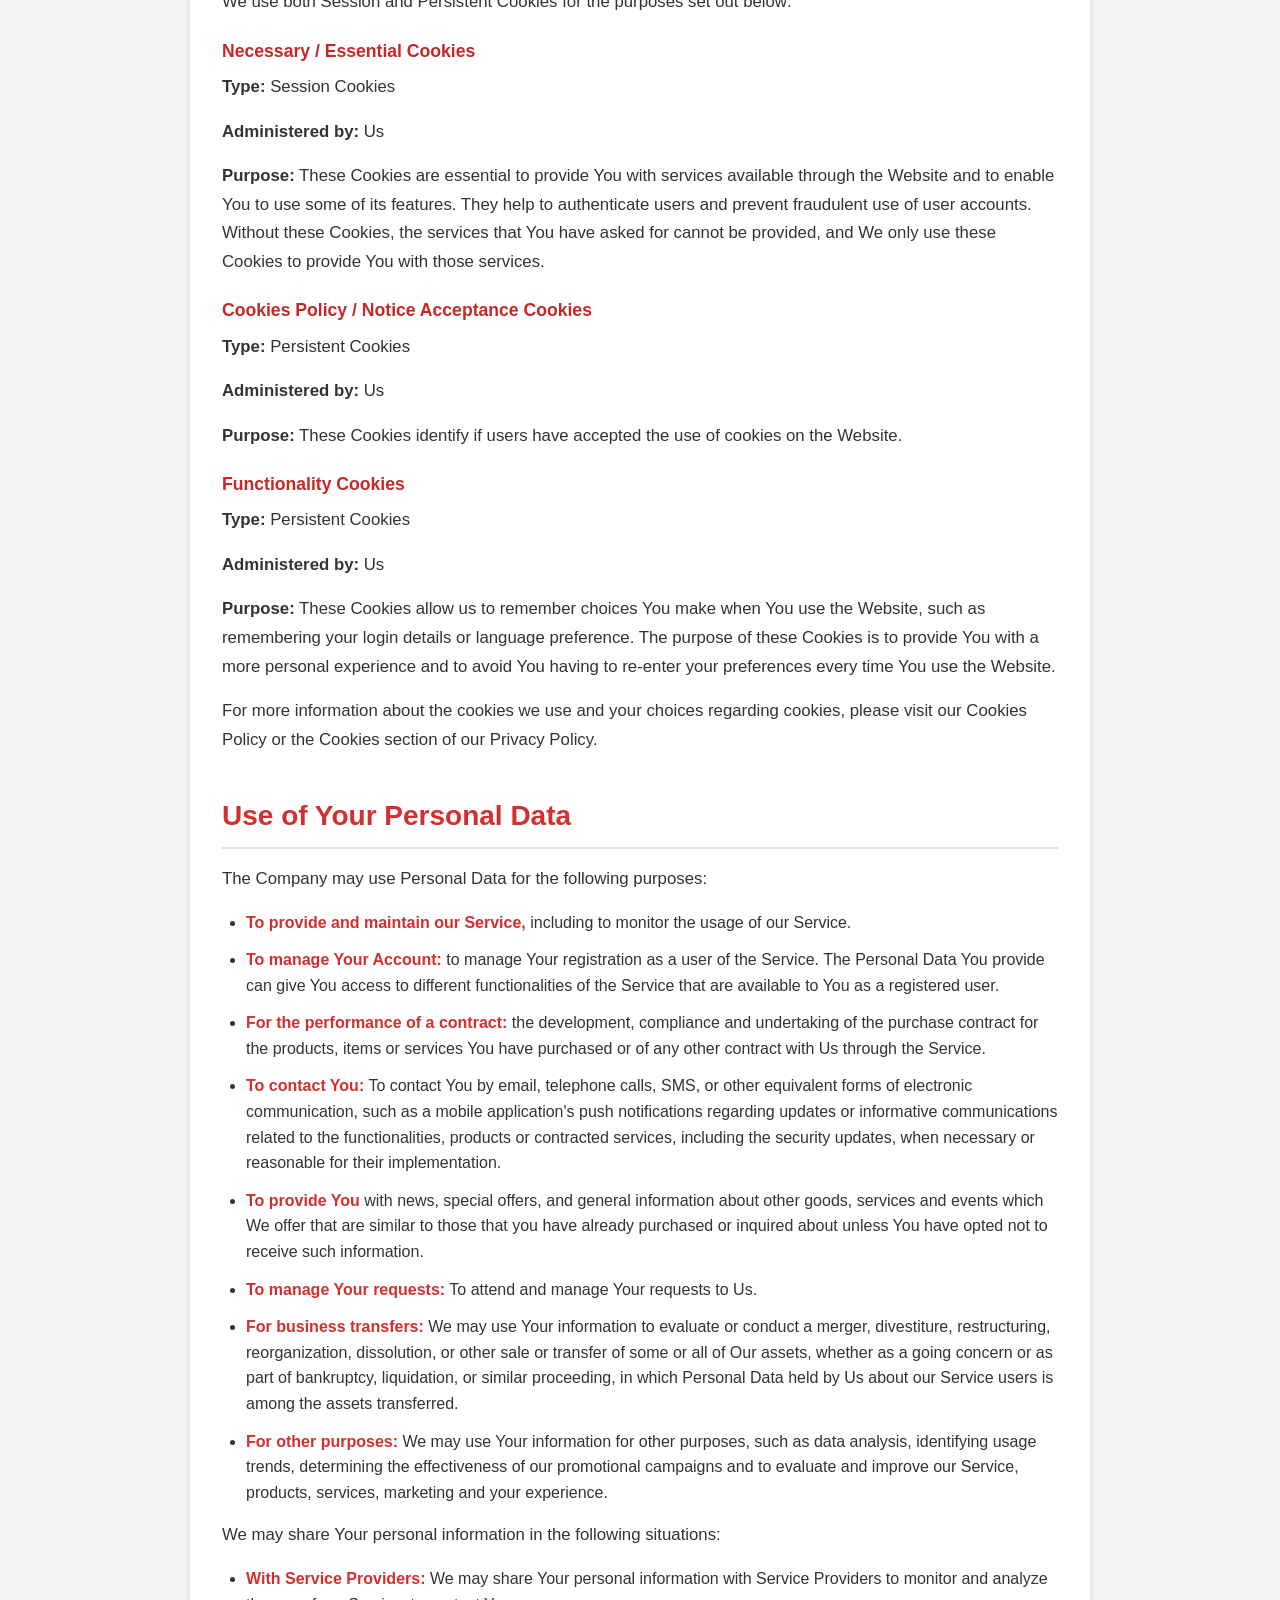
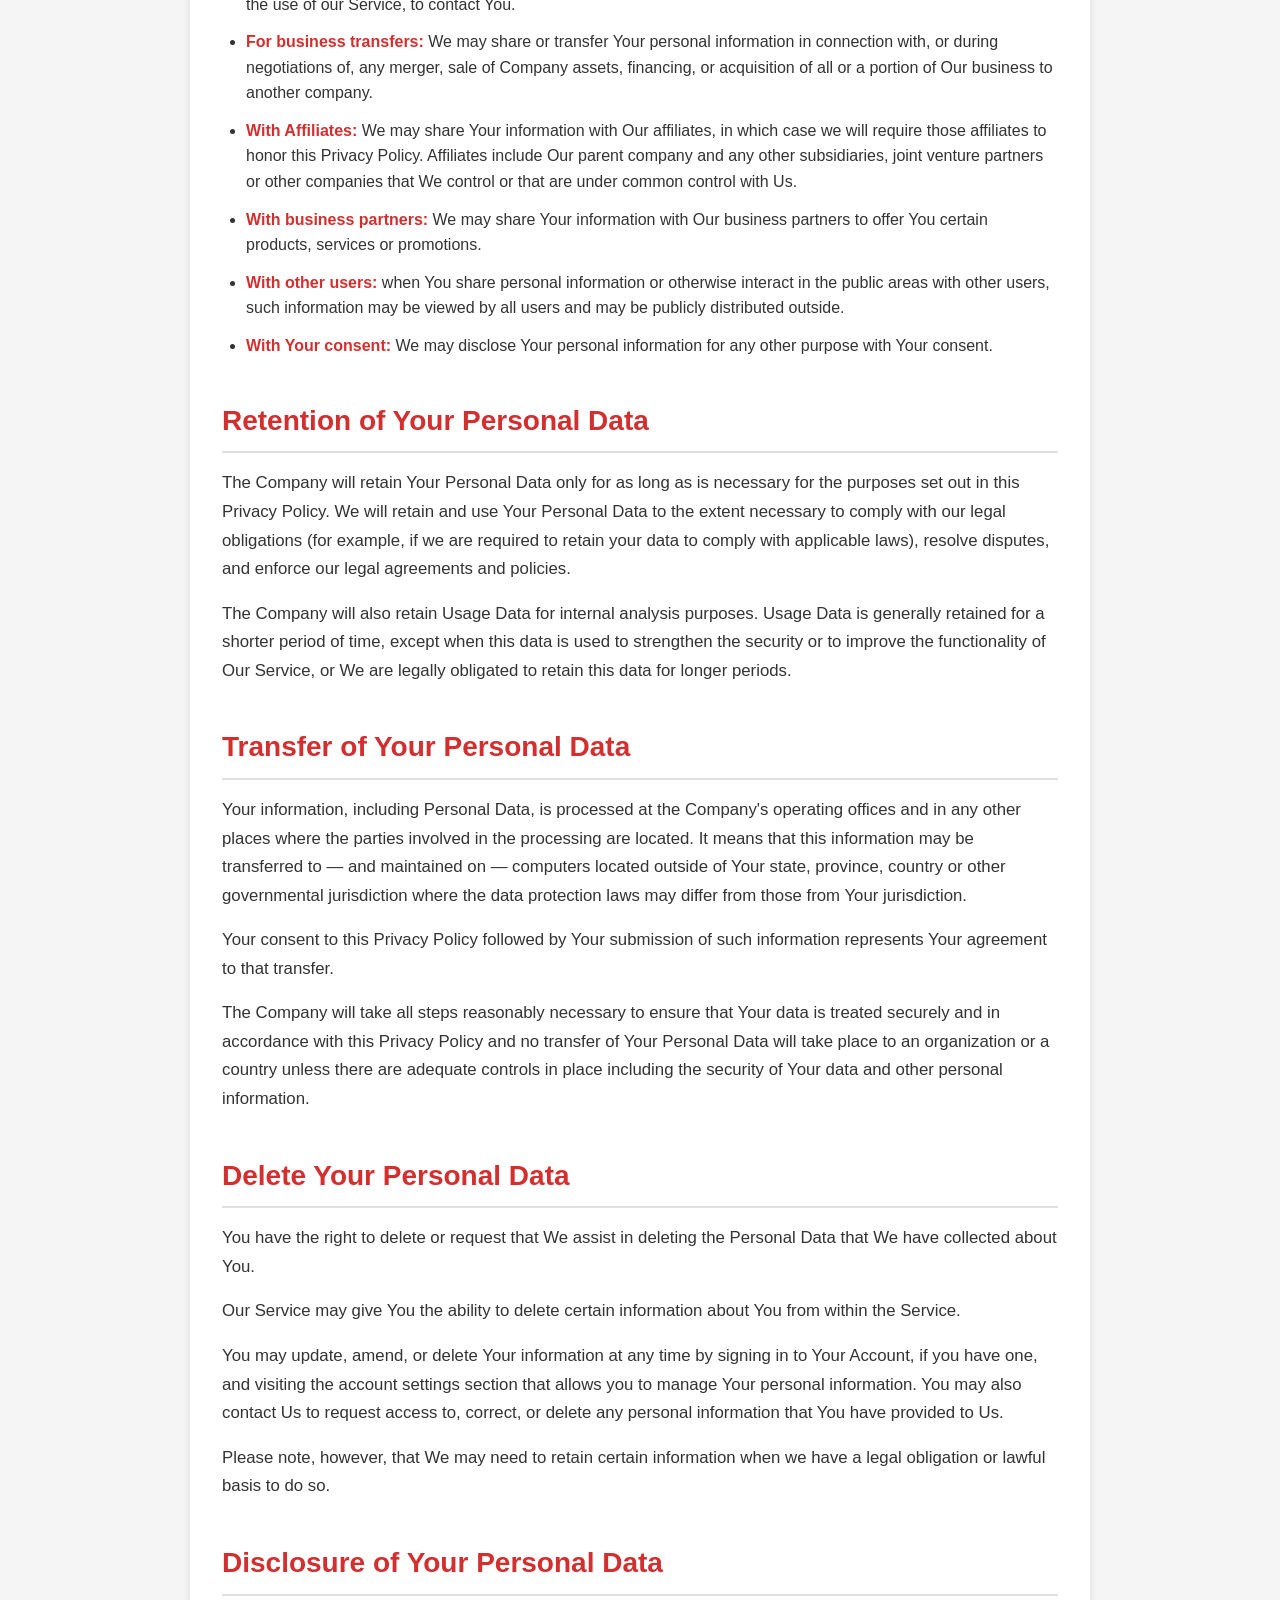
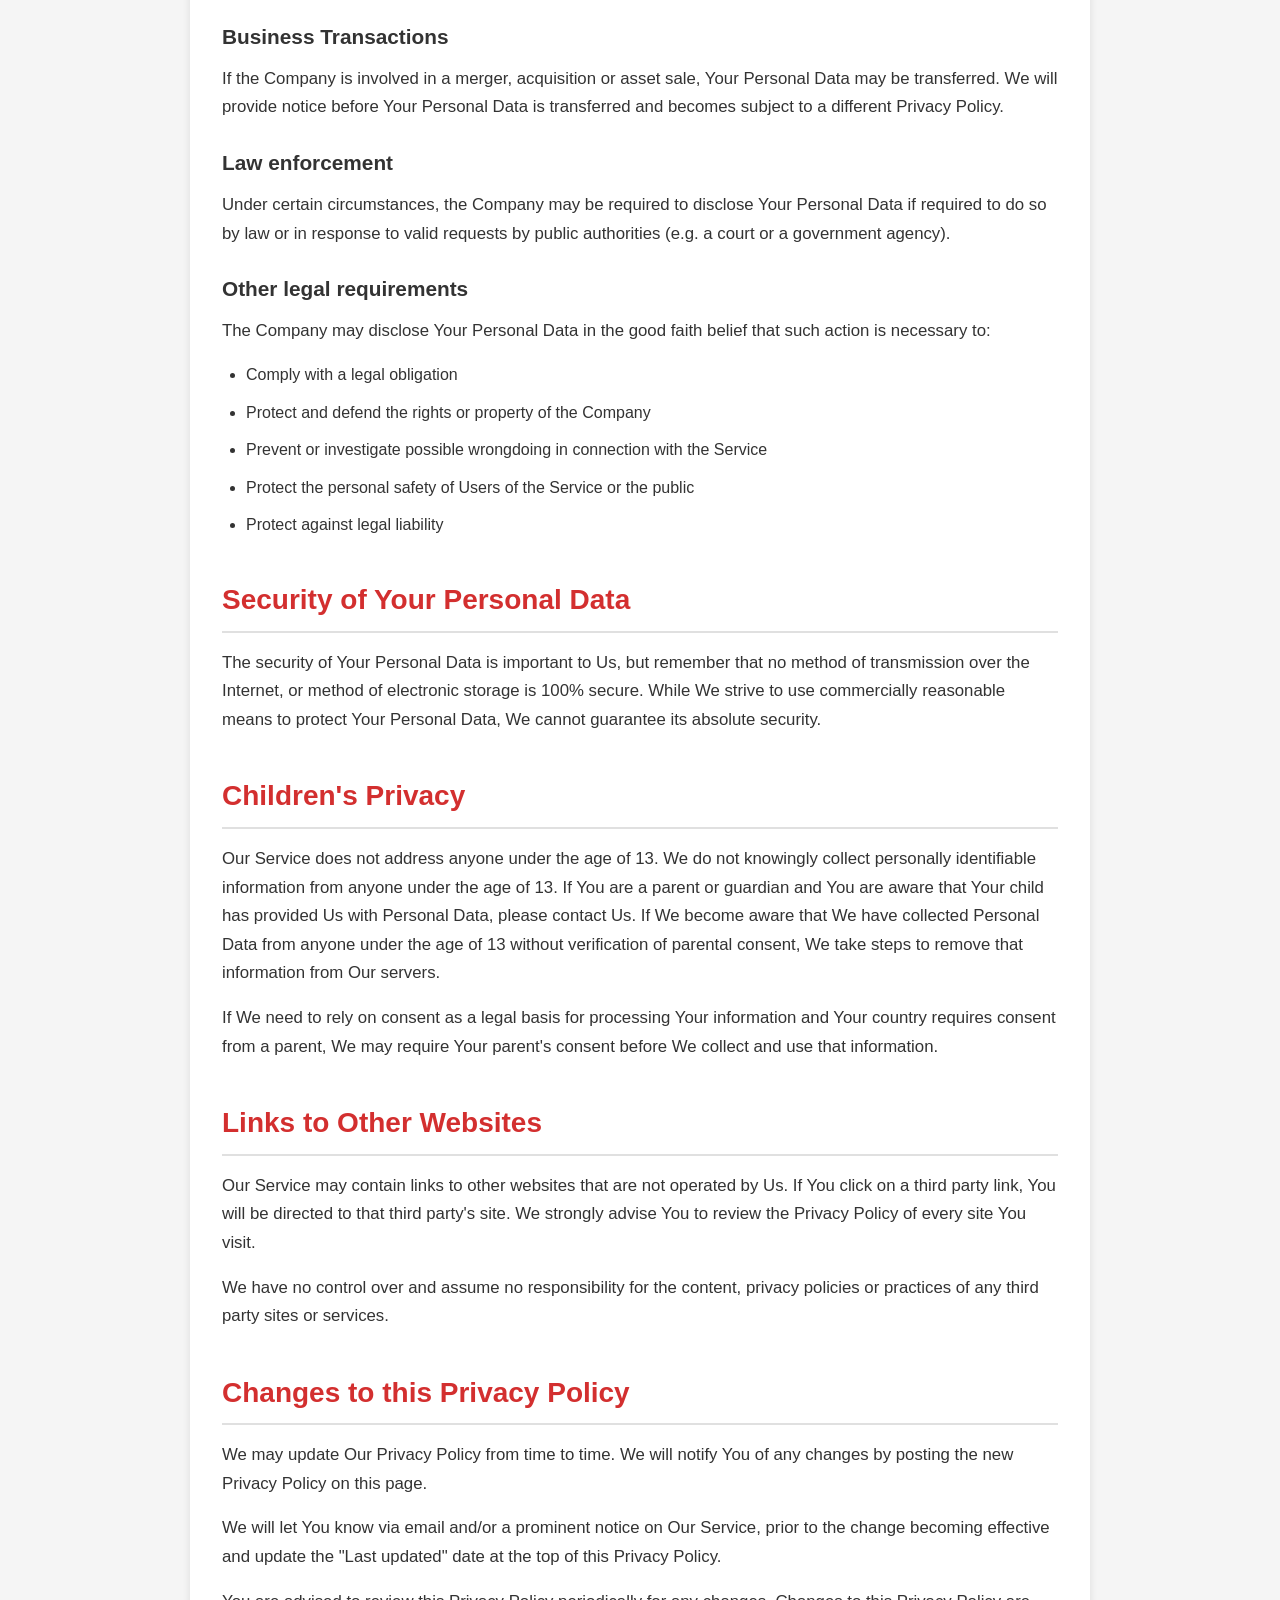
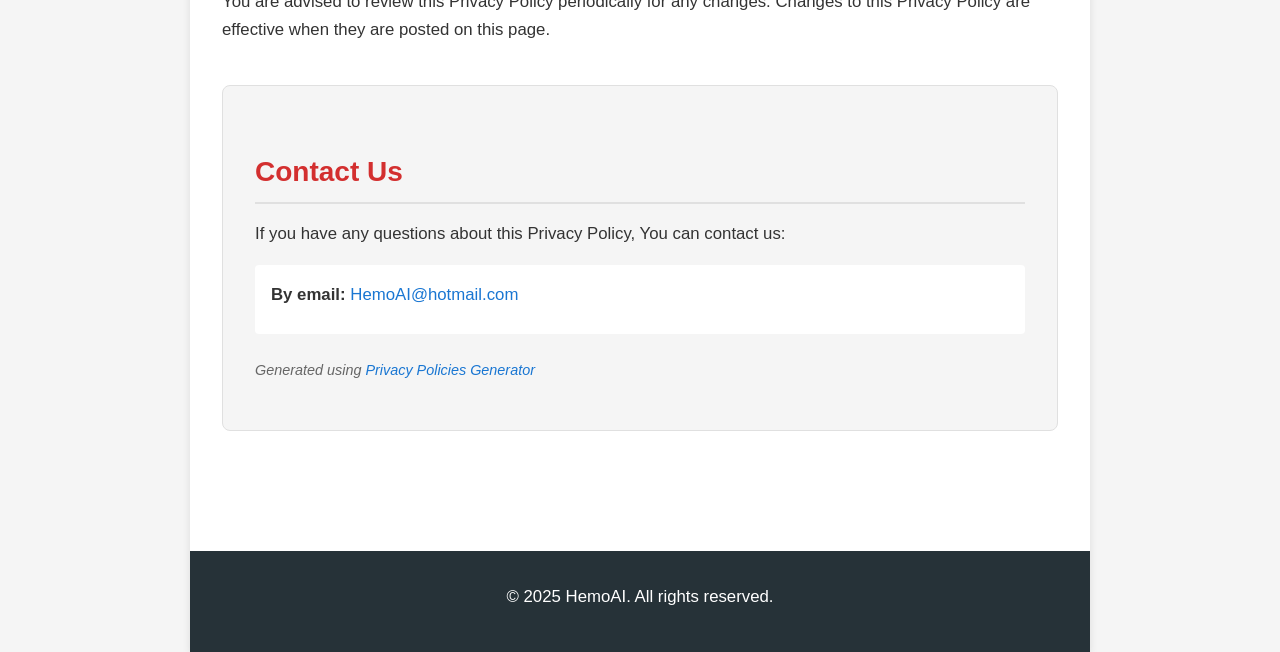
==== commit 3fcaf6bb: "Fix website reference in privacy policy Co-authored-by: meloshemo <233750359+meloshemo@users.noreply" ====
--- a/index.html
+++ b/index.html
@@ -39,7 +39,7 @@
                     <li><strong>Service</strong> refers to the Application or the Website or both.</li>
                     <li><strong>Service Provider</strong> means any natural or legal person who processes the data on behalf of the Company. It refers to third-party companies or individuals employed by the Company to facilitate the Service, to provide the Service on behalf of the Company, to perform services related to the Service or to assist the Company in analyzing how the Service is used.</li>
                     <li><strong>Usage Data</strong> refers to data collected automatically, either generated by the use of the Service or from the Service infrastructure itself (for example, the duration of a page visit).</li>
-                    <li><strong>Website</strong> refers to HemoAI, accessible from HemoAI.com</li>
+                    <li><strong>Website</strong> refers to HemoAI website</li>
                     <li><strong>You</strong> means the individual accessing or using the Service, or the company, or other legal entity on behalf of which such individual is accessing or using the Service, as applicable.</li>
                 </ul>
             </section>
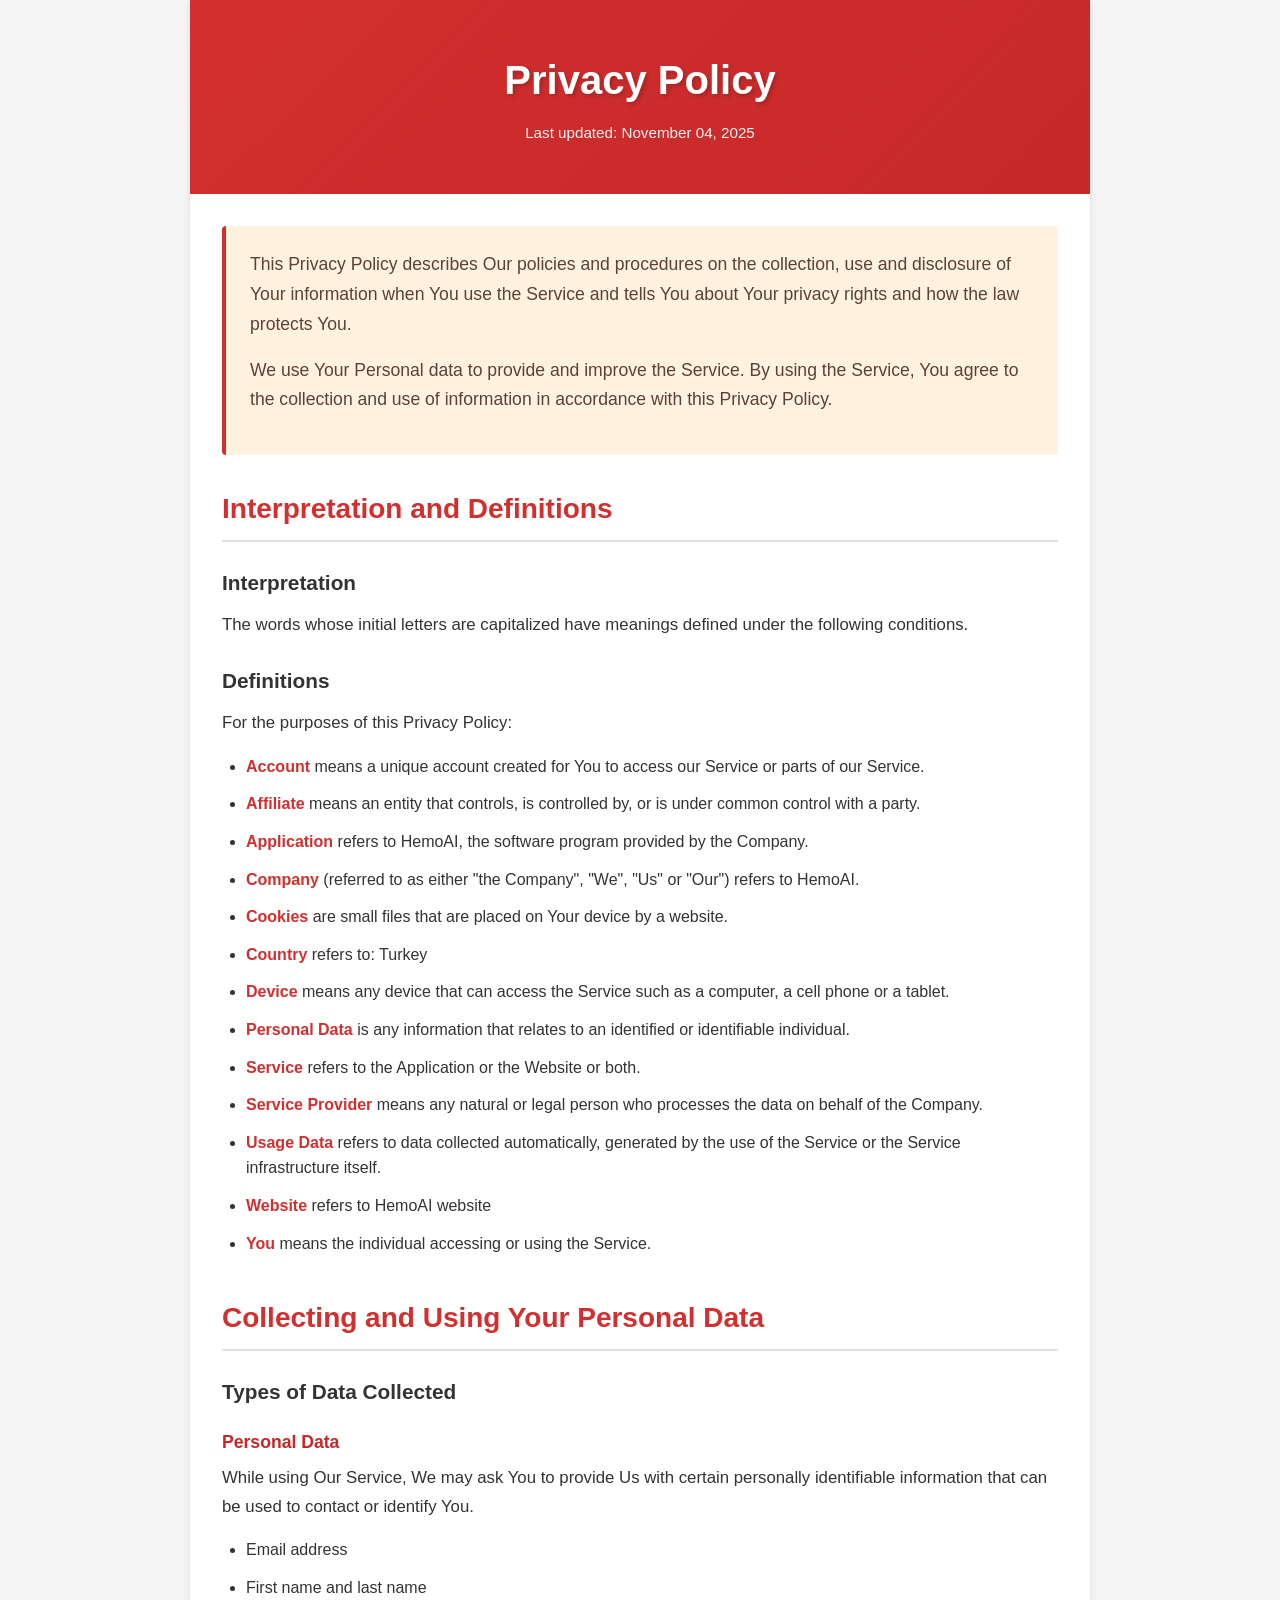
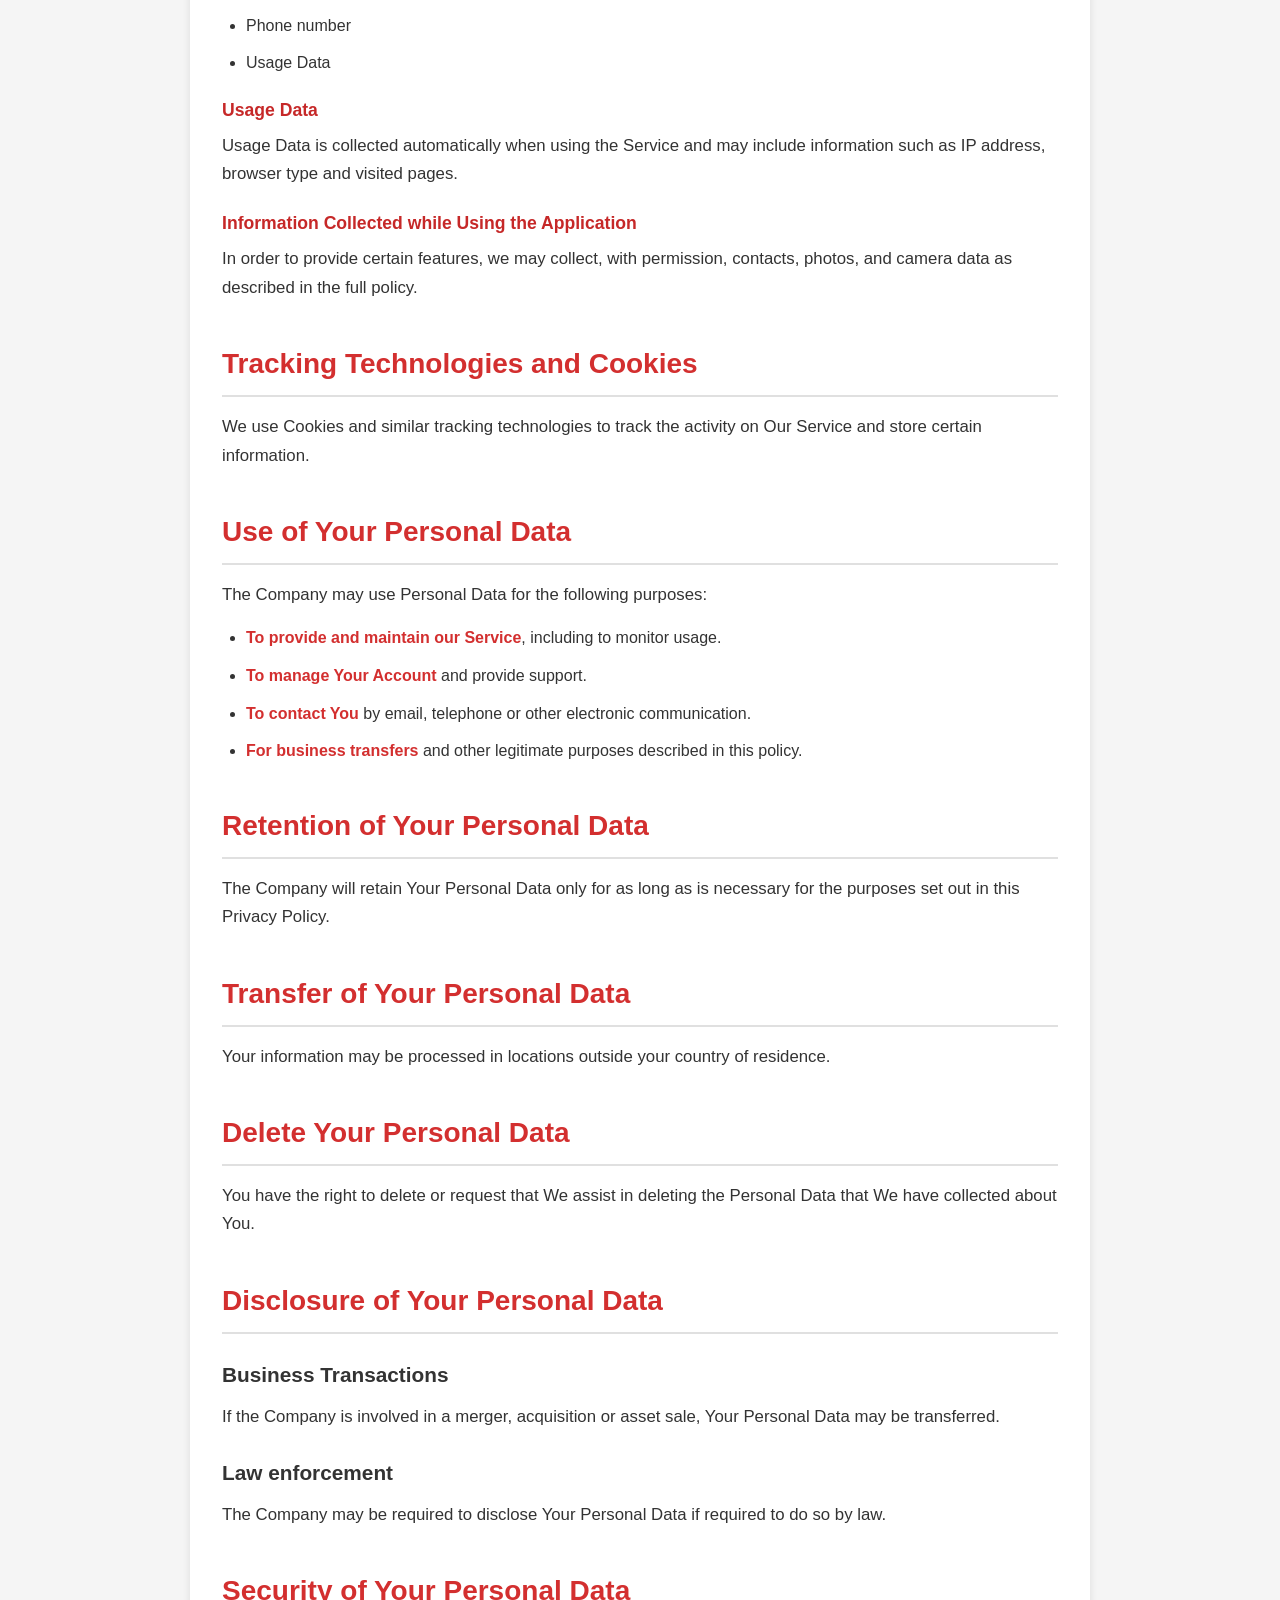
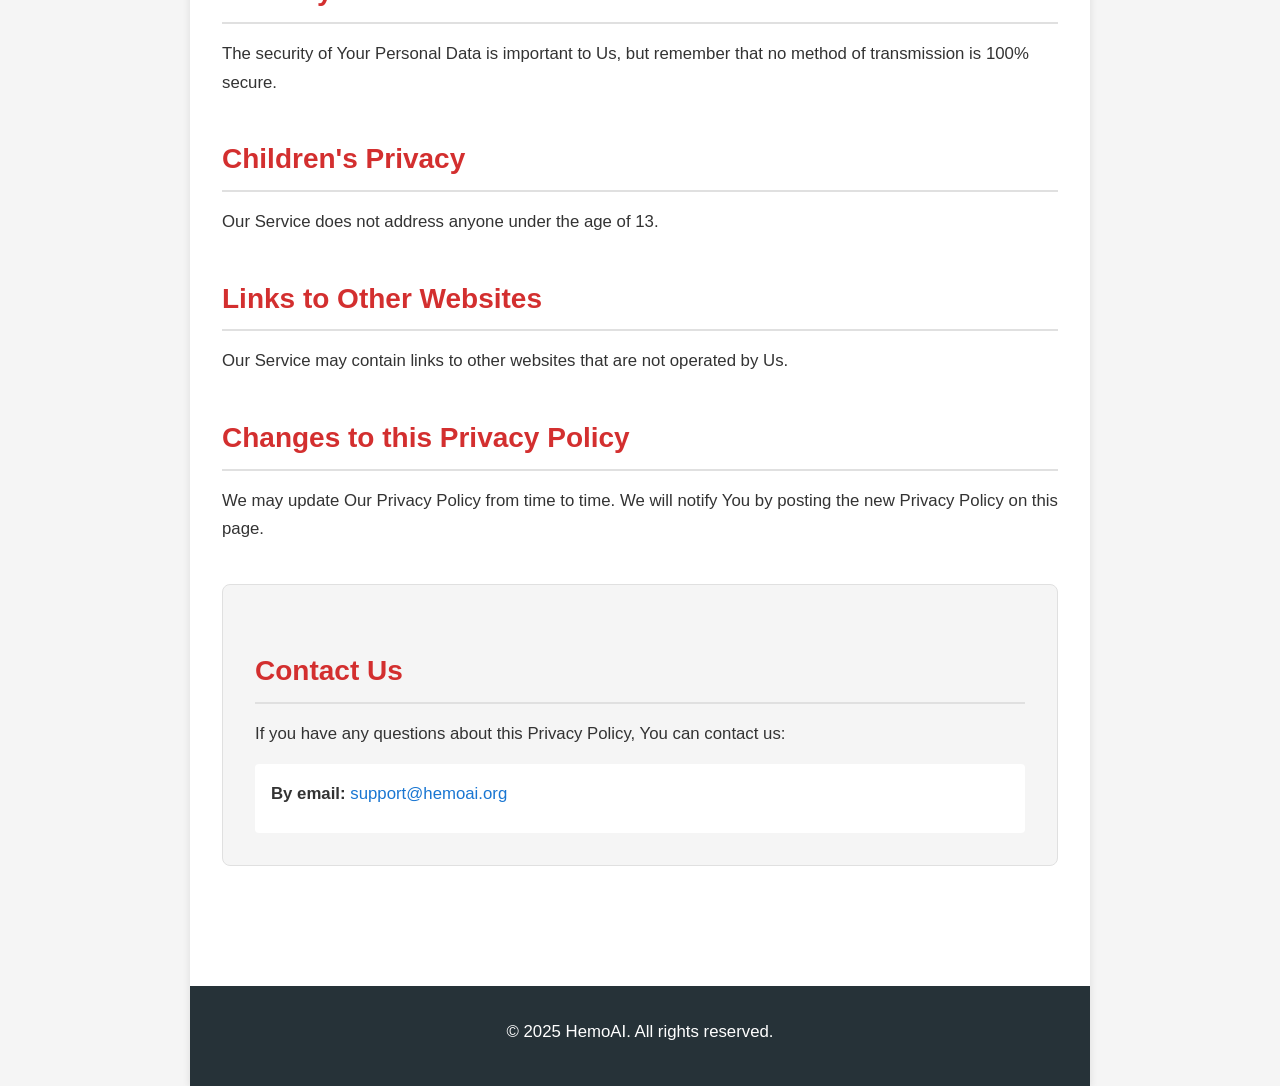
==== commit 1acaeb61: "Update index.html with privacy policy content" ====
--- a/index.html
+++ b/index.html
@@ -17,186 +17,118 @@
         <main>
             <section class="intro">
                 <p>This Privacy Policy describes Our policies and procedures on the collection, use and disclosure of Your information when You use the Service and tells You about Your privacy rights and how the law protects You.</p>
-                <p>We use Your Personal data to provide and improve the Service. By using the Service, You agree to the collection and use of information in accordance with this Privacy Policy. This Privacy Policy has been created with the help of the <a href="https://www.privacypolicies.com/privacy-policy-generator/" target="_blank">Privacy Policy Generator</a>.</p>
+                <p>We use Your Personal data to provide and improve the Service. By using the Service, You agree to the collection and use of information in accordance with this Privacy Policy.</p>
             </section>
 
             <section>
                 <h2>Interpretation and Definitions</h2>
                 <h3>Interpretation</h3>
-                <p>The words whose initial letters are capitalized have meanings defined under the following conditions. The following definitions shall have the same meaning regardless of whether they appear in singular or in plural.</p>
+                <p>The words whose initial letters are capitalized have meanings defined under the following conditions.</p>
                 
                 <h3>Definitions</h3>
                 <p>For the purposes of this Privacy Policy:</p>
                 <ul>
                     <li><strong>Account</strong> means a unique account created for You to access our Service or parts of our Service.</li>
-                    <li><strong>Affiliate</strong> means an entity that controls, is controlled by, or is under common control with a party, where "control" means ownership of 50% or more of the shares, equity interest or other securities entitled to vote for election of directors or other managing authority.</li>
+                    <li><strong>Affiliate</strong> means an entity that controls, is controlled by, or is under common control with a party.</li>
                     <li><strong>Application</strong> refers to HemoAI, the software program provided by the Company.</li>
-                    <li><strong>Company</strong> (referred to as either "the Company", "We", "Us" or "Our" in this Agreement) refers to HemoAI.</li>
-                    <li><strong>Cookies</strong> are small files that are placed on Your computer, mobile device or any other device by a website, containing the details of Your browsing history on that website among its many uses.</li>
+                    <li><strong>Company</strong> (referred to as either "the Company", "We", "Us" or "Our") refers to HemoAI.</li>
+                    <li><strong>Cookies</strong> are small files that are placed on Your device by a website.</li>
                     <li><strong>Country</strong> refers to: Turkey</li>
-                    <li><strong>Device</strong> means any device that can access the Service such as a computer, a cell phone or a digital tablet.</li>
+                    <li><strong>Device</strong> means any device that can access the Service such as a computer, a cell phone or a tablet.</li>
                     <li><strong>Personal Data</strong> is any information that relates to an identified or identifiable individual.</li>
                     <li><strong>Service</strong> refers to the Application or the Website or both.</li>
-                    <li><strong>Service Provider</strong> means any natural or legal person who processes the data on behalf of the Company. It refers to third-party companies or individuals employed by the Company to facilitate the Service, to provide the Service on behalf of the Company, to perform services related to the Service or to assist the Company in analyzing how the Service is used.</li>
-                    <li><strong>Usage Data</strong> refers to data collected automatically, either generated by the use of the Service or from the Service infrastructure itself (for example, the duration of a page visit).</li>
+                    <li><strong>Service Provider</strong> means any natural or legal person who processes the data on behalf of the Company.</li>
+                    <li><strong>Usage Data</strong> refers to data collected automatically, generated by the use of the Service or the Service infrastructure itself.</li>
                     <li><strong>Website</strong> refers to HemoAI website</li>
-                    <li><strong>You</strong> means the individual accessing or using the Service, or the company, or other legal entity on behalf of which such individual is accessing or using the Service, as applicable.</li>
+                    <li><strong>You</strong> means the individual accessing or using the Service.</li>
                 </ul>
             </section>
 
             <section>
                 <h2>Collecting and Using Your Personal Data</h2>
                 <h3>Types of Data Collected</h3>
-                
+
                 <h4>Personal Data</h4>
-                <p>While using Our Service, We may ask You to provide Us with certain personally identifiable information that can be used to contact or identify You. Personally identifiable information may include, but is not limited to:</p>
+                <p>While using Our Service, We may ask You to provide Us with certain personally identifiable information that can be used to contact or identify You.</p>
                 <ul>
                     <li>Email address</li>
                     <li>First name and last name</li>
                     <li>Phone number</li>
                     <li>Usage Data</li>
                 </ul>
-                
+
                 <h4>Usage Data</h4>
-                <p>Usage Data is collected automatically when using the Service.</p>
-                <p>Usage Data may include information such as Your Device's Internet Protocol address (e.g. IP address), browser type, browser version, the pages of our Service that You visit, the time and date of Your visit, the time spent on those pages, unique device identifiers and other diagnostic data.</p>
-                <p>When You access the Service by or through a mobile device, We may collect certain information automatically, including, but not limited to, the type of mobile device You use, Your mobile device's unique ID, the IP address of Your mobile device, Your mobile operating system, the type of mobile Internet browser You use, unique device identifiers and other diagnostic data.</p>
-                <p>We may also collect information that Your browser sends whenever You visit Our Service or when You access the Service by or through a mobile device.</p>
-                
+                <p>Usage Data is collected automatically when using the Service and may include information such as IP address, browser type and visited pages.</p>
+
                 <h4>Information Collected while Using the Application</h4>
-                <p>While using Our Application, in order to provide features of Our Application, We may collect, with Your prior permission:</p>
-                <ul>
-                    <li>Information from your Device's phone book (contacts list)</li>
-                    <li>Pictures and other information from your Device's camera and photo library</li>
-                </ul>
-                <p>We use this information to provide features of Our Service, to improve and customize Our Service. The information may be uploaded to the Company's servers and/or a Service Provider's server or it may be simply stored on Your device.</p>
-                <p>You can enable or disable access to this information at any time, through Your Device settings.</p>
+                <p>In order to provide certain features, we may collect, with permission, contacts, photos, and camera data as described in the full policy.</p>
             </section>
 
             <section>
                 <h2>Tracking Technologies and Cookies</h2>
-                <p>We use Cookies and similar tracking technologies to track the activity on Our Service and store certain information. Tracking technologies We use include beacons, tags, and scripts to collect and track information and to improve and analyze Our Service. The technologies We use may include:</p>
-                <ul>
-                    <li><strong>Cookies or Browser Cookies.</strong> A cookie is a small file placed on Your Device. You can instruct Your browser to refuse all Cookies or to indicate when a Cookie is being sent. However, if You do not accept Cookies, You may not be able to use some parts of our Service. Unless you have adjusted Your browser setting so that it will refuse Cookies, our Service may use Cookies.</li>
-                    <li><strong>Web Beacons.</strong> Certain sections of our Service and our emails may contain small electronic files known as web beacons (also referred to as clear gifs, pixel tags, and single-pixel gifs) that permit the Company, for example, to count users who have visited those pages or opened an email and for other related website statistics (for example, recording the popularity of a certain section and verifying system and server integrity).</li>
-                </ul>
-                <p>Cookies can be "Persistent" or "Session" Cookies. Persistent Cookies remain on Your personal computer or mobile device when You go offline, while Session Cookies are deleted as soon as You close Your web browser. Learn more about cookies on the <a href="https://www.privacypolicies.com/blog/privacy-policy-template/#Use_Of_Cookies_Log_Files_And_Tracking" target="_blank">Privacy Policies website</a> article.</p>
-                <p>We use both Session and Persistent Cookies for the purposes set out below:</p>
-                
-                <h4>Necessary / Essential Cookies</h4>
-                <p><strong>Type:</strong> Session Cookies</p>
-                <p><strong>Administered by:</strong> Us</p>
-                <p><strong>Purpose:</strong> These Cookies are essential to provide You with services available through the Website and to enable You to use some of its features. They help to authenticate users and prevent fraudulent use of user accounts. Without these Cookies, the services that You have asked for cannot be provided, and We only use these Cookies to provide You with those services.</p>
-                
-                <h4>Cookies Policy / Notice Acceptance Cookies</h4>
-                <p><strong>Type:</strong> Persistent Cookies</p>
-                <p><strong>Administered by:</strong> Us</p>
-                <p><strong>Purpose:</strong> These Cookies identify if users have accepted the use of cookies on the Website.</p>
-                
-                <h4>Functionality Cookies</h4>
-                <p><strong>Type:</strong> Persistent Cookies</p>
-                <p><strong>Administered by:</strong> Us</p>
-                <p><strong>Purpose:</strong> These Cookies allow us to remember choices You make when You use the Website, such as remembering your login details or language preference. The purpose of these Cookies is to provide You with a more personal experience and to avoid You having to re-enter your preferences every time You use the Website.</p>
-                
-                <p>For more information about the cookies we use and your choices regarding cookies, please visit our Cookies Policy or the Cookies section of our Privacy Policy.</p>
+                <p>We use Cookies and similar tracking technologies to track the activity on Our Service and store certain information.</p>
             </section>
 
             <section>
                 <h2>Use of Your Personal Data</h2>
                 <p>The Company may use Personal Data for the following purposes:</p>
                 <ul>
-                    <li><strong>To provide and maintain our Service,</strong> including to monitor the usage of our Service.</li>
-                    <li><strong>To manage Your Account:</strong> to manage Your registration as a user of the Service. The Personal Data You provide can give You access to different functionalities of the Service that are available to You as a registered user.</li>
-                    <li><strong>For the performance of a contract:</strong> the development, compliance and undertaking of the purchase contract for the products, items or services You have purchased or of any other contract with Us through the Service.</li>
-                    <li><strong>To contact You:</strong> To contact You by email, telephone calls, SMS, or other equivalent forms of electronic communication, such as a mobile application's push notifications regarding updates or informative communications related to the functionalities, products or contracted services, including the security updates, when necessary or reasonable for their implementation.</li>
-                    <li><strong>To provide You</strong> with news, special offers, and general information about other goods, services and events which We offer that are similar to those that you have already purchased or inquired about unless You have opted not to receive such information.</li>
-                    <li><strong>To manage Your requests:</strong> To attend and manage Your requests to Us.</li>
-                    <li><strong>For business transfers:</strong> We may use Your information to evaluate or conduct a merger, divestiture, restructuring, reorganization, dissolution, or other sale or transfer of some or all of Our assets, whether as a going concern or as part of bankruptcy, liquidation, or similar proceeding, in which Personal Data held by Us about our Service users is among the assets transferred.</li>
-                    <li><strong>For other purposes:</strong> We may use Your information for other purposes, such as data analysis, identifying usage trends, determining the effectiveness of our promotional campaigns and to evaluate and improve our Service, products, services, marketing and your experience.</li>
-                </ul>
-                
-                <p>We may share Your personal information in the following situations:</p>
-                <ul>
-                    <li><strong>With Service Providers:</strong> We may share Your personal information with Service Providers to monitor and analyze the use of our Service, to contact You.</li>
-                    <li><strong>For business transfers:</strong> We may share or transfer Your personal information in connection with, or during negotiations of, any merger, sale of Company assets, financing, or acquisition of all or a portion of Our business to another company.</li>
-                    <li><strong>With Affiliates:</strong> We may share Your information with Our affiliates, in which case we will require those affiliates to honor this Privacy Policy. Affiliates include Our parent company and any other subsidiaries, joint venture partners or other companies that We control or that are under common control with Us.</li>
-                    <li><strong>With business partners:</strong> We may share Your information with Our business partners to offer You certain products, services or promotions.</li>
-                    <li><strong>With other users:</strong> when You share personal information or otherwise interact in the public areas with other users, such information may be viewed by all users and may be publicly distributed outside.</li>
-                    <li><strong>With Your consent:</strong> We may disclose Your personal information for any other purpose with Your consent.</li>
+                    <li><strong>To provide and maintain our Service</strong>, including to monitor usage.</li>
+                    <li><strong>To manage Your Account</strong> and provide support.</li>
+                    <li><strong>To contact You</strong> by email, telephone or other electronic communication.</li>
+                    <li><strong>For business transfers</strong> and other legitimate purposes described in this policy.</li>
                 </ul>
             </section>
 
             <section>
                 <h2>Retention of Your Personal Data</h2>
-                <p>The Company will retain Your Personal Data only for as long as is necessary for the purposes set out in this Privacy Policy. We will retain and use Your Personal Data to the extent necessary to comply with our legal obligations (for example, if we are required to retain your data to comply with applicable laws), resolve disputes, and enforce our legal agreements and policies.</p>
-                <p>The Company will also retain Usage Data for internal analysis purposes. Usage Data is generally retained for a shorter period of time, except when this data is used to strengthen the security or to improve the functionality of Our Service, or We are legally obligated to retain this data for longer periods.</p>
+                <p>The Company will retain Your Personal Data only for as long as is necessary for the purposes set out in this Privacy Policy.</p>
             </section>
 
             <section>
                 <h2>Transfer of Your Personal Data</h2>
-                <p>Your information, including Personal Data, is processed at the Company's operating offices and in any other places where the parties involved in the processing are located. It means that this information may be transferred to — and maintained on — computers located outside of Your state, province, country or other governmental jurisdiction where the data protection laws may differ from those from Your jurisdiction.</p>
-                <p>Your consent to this Privacy Policy followed by Your submission of such information represents Your agreement to that transfer.</p>
-                <p>The Company will take all steps reasonably necessary to ensure that Your data is treated securely and in accordance with this Privacy Policy and no transfer of Your Personal Data will take place to an organization or a country unless there are adequate controls in place including the security of Your data and other personal information.</p>
+                <p>Your information may be processed in locations outside your country of residence.</p>
             </section>
 
             <section>
                 <h2>Delete Your Personal Data</h2>
                 <p>You have the right to delete or request that We assist in deleting the Personal Data that We have collected about You.</p>
-                <p>Our Service may give You the ability to delete certain information about You from within the Service.</p>
-                <p>You may update, amend, or delete Your information at any time by signing in to Your Account, if you have one, and visiting the account settings section that allows you to manage Your personal information. You may also contact Us to request access to, correct, or delete any personal information that You have provided to Us.</p>
-                <p>Please note, however, that We may need to retain certain information when we have a legal obligation or lawful basis to do so.</p>
             </section>
 
             <section>
                 <h2>Disclosure of Your Personal Data</h2>
                 <h3>Business Transactions</h3>
-                <p>If the Company is involved in a merger, acquisition or asset sale, Your Personal Data may be transferred. We will provide notice before Your Personal Data is transferred and becomes subject to a different Privacy Policy.</p>
-                
+                <p>If the Company is involved in a merger, acquisition or asset sale, Your Personal Data may be transferred.</p>
                 <h3>Law enforcement</h3>
-                <p>Under certain circumstances, the Company may be required to disclose Your Personal Data if required to do so by law or in response to valid requests by public authorities (e.g. a court or a government agency).</p>
-                
-                <h3>Other legal requirements</h3>
-                <p>The Company may disclose Your Personal Data in the good faith belief that such action is necessary to:</p>
-                <ul>
-                    <li>Comply with a legal obligation</li>
-                    <li>Protect and defend the rights or property of the Company</li>
-                    <li>Prevent or investigate possible wrongdoing in connection with the Service</li>
-                    <li>Protect the personal safety of Users of the Service or the public</li>
-                    <li>Protect against legal liability</li>
-                </ul>
+                <p>The Company may be required to disclose Your Personal Data if required to do so by law.</p>
             </section>
 
             <section>
                 <h2>Security of Your Personal Data</h2>
-                <p>The security of Your Personal Data is important to Us, but remember that no method of transmission over the Internet, or method of electronic storage is 100% secure. While We strive to use commercially reasonable means to protect Your Personal Data, We cannot guarantee its absolute security.</p>
+                <p>The security of Your Personal Data is important to Us, but remember that no method of transmission is 100% secure.</p>
             </section>
 
             <section>
                 <h2>Children's Privacy</h2>
-                <p>Our Service does not address anyone under the age of 13. We do not knowingly collect personally identifiable information from anyone under the age of 13. If You are a parent or guardian and You are aware that Your child has provided Us with Personal Data, please contact Us. If We become aware that We have collected Personal Data from anyone under the age of 13 without verification of parental consent, We take steps to remove that information from Our servers.</p>
-                <p>If We need to rely on consent as a legal basis for processing Your information and Your country requires consent from a parent, We may require Your parent's consent before We collect and use that information.</p>
+                <p>Our Service does not address anyone under the age of 13.</p>
             </section>
 
             <section>
                 <h2>Links to Other Websites</h2>
-                <p>Our Service may contain links to other websites that are not operated by Us. If You click on a third party link, You will be directed to that third party's site. We strongly advise You to review the Privacy Policy of every site You visit.</p>
-                <p>We have no control over and assume no responsibility for the content, privacy policies or practices of any third party sites or services.</p>
+                <p>Our Service may contain links to other websites that are not operated by Us.</p>
             </section>
 
             <section>
                 <h2>Changes to this Privacy Policy</h2>
-                <p>We may update Our Privacy Policy from time to time. We will notify You of any changes by posting the new Privacy Policy on this page.</p>
-                <p>We will let You know via email and/or a prominent notice on Our Service, prior to the change becoming effective and update the "Last updated" date at the top of this Privacy Policy.</p>
-                <p>You are advised to review this Privacy Policy periodically for any changes. Changes to this Privacy Policy are effective when they are posted on this page.</p>
+                <p>We may update Our Privacy Policy from time to time. We will notify You by posting the new Privacy Policy on this page.</p>
             </section>
 
             <section class="contact">
                 <h2>Contact Us</h2>
                 <p>If you have any questions about this Privacy Policy, You can contact us:</p>
                 <div class="contact-info">
-                    <p><strong>By email:</strong> <a href="mailto:HemoAI@hotmail.com">HemoAI@hotmail.com</a></p>
+                    <p><strong>By email:</strong> <a href="mailto:support@hemoai.org">support@hemoai.org</a></p>
                 </div>
-                <p class="generator-note">Generated using <a href="https://www.privacypolicies.com/privacy-policy-generator/" target="_blank">Privacy Policies Generator</a></p>
             </section>
         </main>
 
